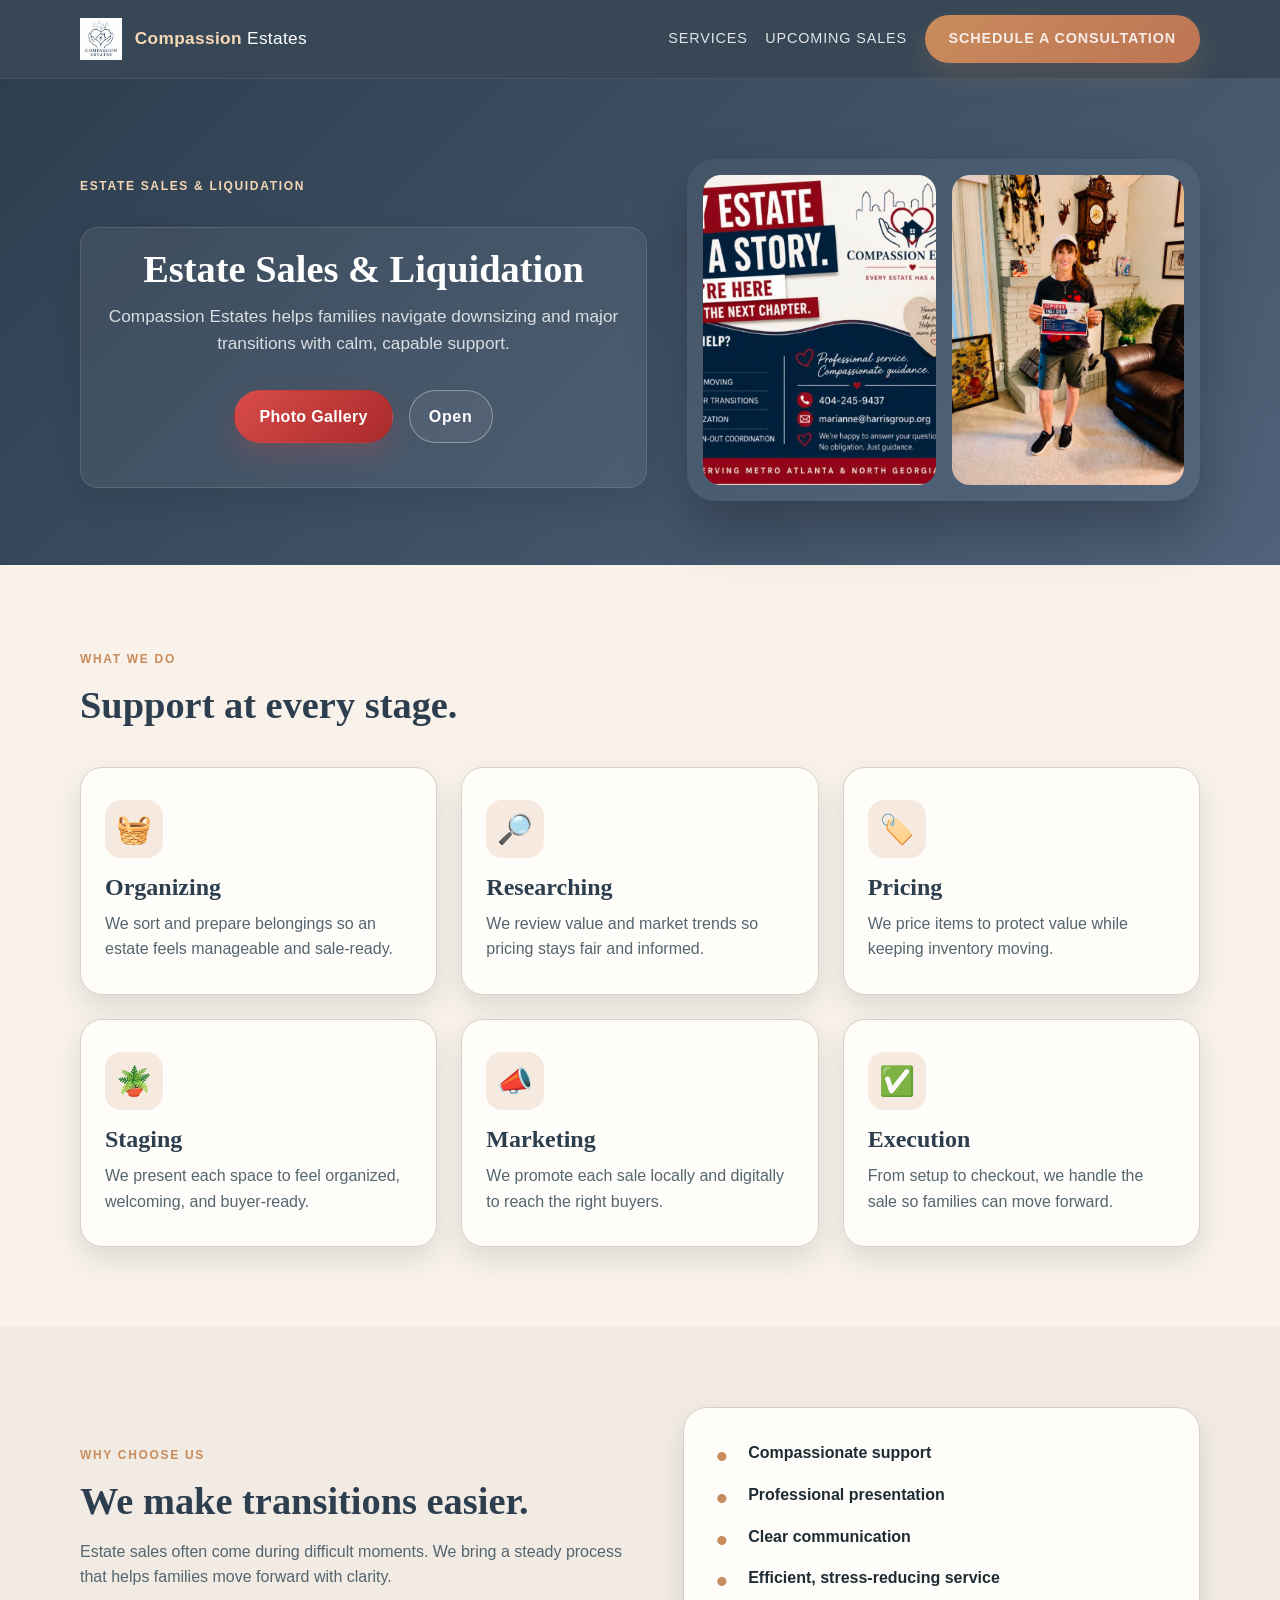
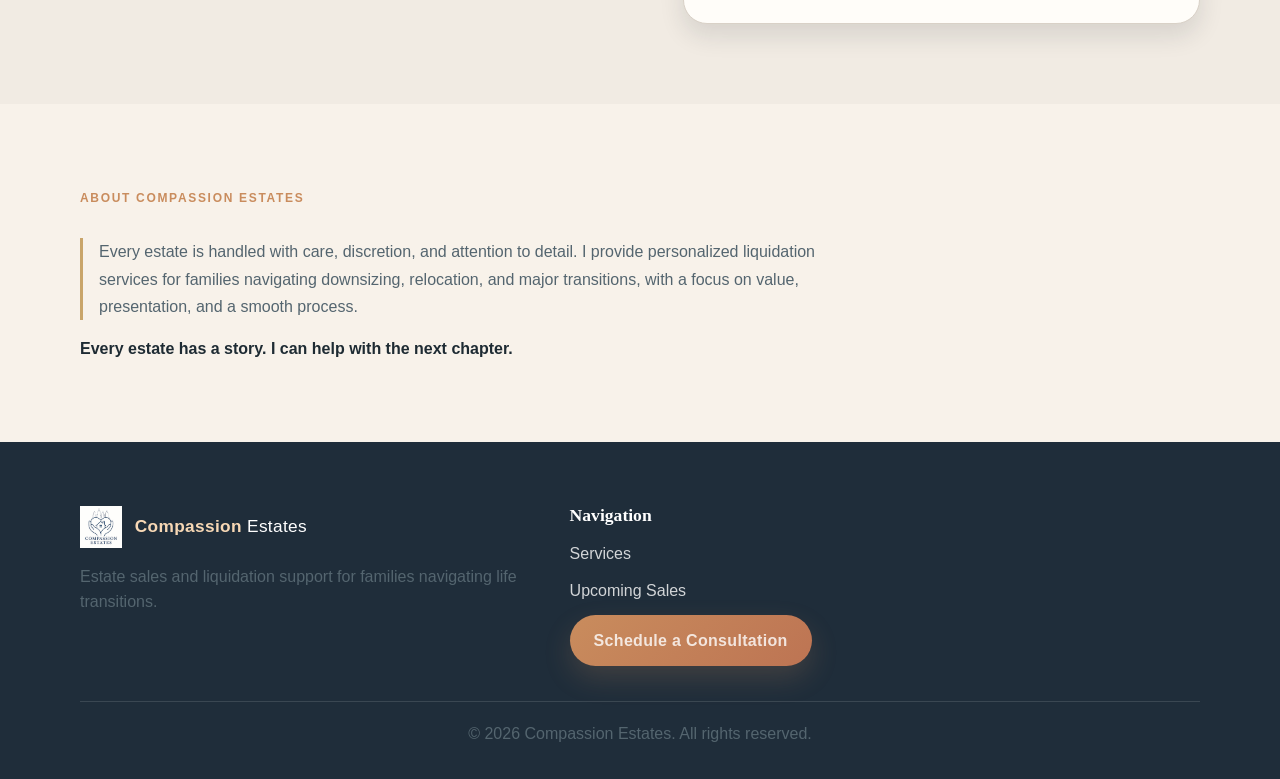
==== index.html @ 1ce60a59 "Fix homepage hero layout" ====
<!DOCTYPE html>
<html lang="en">
  <head>
    <meta charset="UTF-8" />
    <meta name="viewport" content="width=device-width, initial-scale=1.0" />
    <meta
      name="description"
      content="Full-service estate sale, staging, and liquidation services in Metro Atlanta and North Georgia. We handle downsizing and relocation transitions with care and professionalism."
    />
    <title>Compassion Estates | Estate Sales & Liquidation Metro Atlanta and North Georgia</title>
    <meta property="og:title" content="Compassion Estates | Estate Sales & Liquidation Metro Atlanta and North Georgia" />
    <meta
      property="og:description"
      content="Full-service estate sale, staging, and liquidation services in Metro Atlanta and North Georgia. We handle downsizing and relocation transitions with care and professionalism."
    />
    <meta property="og:type" content="website" />
    <meta property="og:image" content="https://tadtpa2067.github.io/compassion-estates/images/Flyer.jpg" />
    <meta property="og:url" content="https://tadtpa2067.github.io/compassion-estates/" />
    <link rel="icon" type="image/jpg" href="images/Logo.jpg" />
    <link rel="stylesheet" href="style.css" />
    <script type="application/ld+json">
      {
        "@context": "https://schema.org",
        "@type": "LocalBusiness",
        "name": "Compassion Estates",
        "telephone": "+1-404-245-9437",
        "areaServed": "Metro Atlanta and North Georgia",
        "address": {
          "@type": "PostalAddress",
          "streetAddress": "Cumming, GA 30041",
          "addressLocality": "Cumming",
          "addressRegion": "GA",
          "postalCode": "30041",
          "addressCountry": "US"
        },

        "url": "https://www.compassionestates.com",
        "description": "Full-service estate sale, staging, and liquidation services in Metro Atlanta and North Georgia. We handle downsizing and relocation transitions with care and professionalism.",
        "openingHours": ["Mo-Sa 09:00-18:00"]
      }
    </script>
  </head>
  <body>
    <header class="site-header">
      <div class="container header-inner">
        <a class="brand" href="index.html" aria-label="Compassion Estates home page">
          <img src="images/Logo.jpg" alt="Compassion Estates logo" />
          <span><strong>Compassion</strong> Estates</span>
        </a>

        <button class="nav-toggle" aria-label="Toggle navigation" aria-expanded="false">
          Menu
        </button>

        <nav class="nav-links" aria-label="Main navigation">
          <a href="services.html">Services</a>
          <a href="sales.html">Upcoming Sales</a>
          <a class="btn btn-primary" href="contact.html">Schedule a Consultation</a>
        </nav>
      </div>
    </header>

    <main>
      <section class="hero">
        <div class="container hero-grid">
          <div class="hero-copy">
            <p class="eyebrow">Estate sales &amp; liquidation</p>
            <div class="hero-copy-block">
              <h1>Estate Sales &amp; Liquidation</h1>
              <p>
                Compassion Estates helps families navigate downsizing and major transitions with calm, capable support.
              </p>
              <div class="hero-actions">
                <a class="btn btn-secondary" href="#past-sales-gallery">Photo Gallery</a>
                <button type="button" class="gallery-toggle" aria-expanded="false" aria-controls="past-sales-gallery">
                  <span class="toggle-label">Open</span>
                </button>
              </div>
            </div>
          </div>

          <div class="hero-visual" aria-label="Estate sale home staging and items overview">
            <div class="hero-photo-row">
              <img src="images/Flyer.jpg" alt="Compassion Estates Flyer" class="hero-image" />
              <img src="images/Owner Photo.jpg" alt="Compassion Estates Owner" class="hero-owner-image" />
            </div>
          </div>
        </div>
      </section>

      <section class="section gallery-section hidden-gallery" id="past-sales-gallery">
        <div class="container">
          <div class="section-header">
            <p class="eyebrow accent">Past sales</p>
            <h2>Recent event highlights</h2>
          </div>

          <div class="photo-gallery">
            <figure class="gallery-item">
              <img
                src="https://images.unsplash.com/photo-1505693416388-ac5ce068fe85?auto=format&fit=crop&w=900&q=80"
                alt="Well-staged estate sale living room"
              />
              <figcaption>Northside Family Estate</figcaption>
            </figure>

            <figure class="gallery-item">
              <img
                src="https://images.unsplash.com/photo-1494526585095-c41746248156?auto=format&fit=crop&w=900&q=80"
                alt="Estate sale bedroom and furniture display"
              />
              <figcaption>Collector's Estate</figcaption>
            </figure>

            <figure class="gallery-item">
              <img
                src="https://images.unsplash.com/photo-1484154218962-a197022b5858?auto=format&fit=crop&w=900&q=80"
                alt="Dining room and decor setup during an estate sale"
              />
              <figcaption>Kitchen &amp; Dining Event</figcaption>
            </figure>

            <figure class="gallery-item">
              <img
                src="https://images.unsplash.com/photo-1505693416388-ac5ce068fe85?auto=format&fit=crop&w=900&q=80"
                alt="Estate sale merchandise arranged for shoppers"
              />
              <figcaption>Family Home Preview</figcaption>
            </figure>
          </div>
        </div>
      </section>

      <section class="section">
        <div class="container">
          <div class="section-header">
            <p class="eyebrow accent">What we do</p>
            <h2>Support at every stage.</h2>
          </div>

          <div class="card-grid three-up">
            <article class="info-card">
              <div class="icon-wrap">🧺</div>
              <h3>Organizing</h3>
              <p>We sort and prepare belongings so an estate feels manageable and sale-ready.</p>
            </article>

            <article class="info-card">
              <div class="icon-wrap">🔎</div>
              <h3>Researching</h3>
              <p>We review value and market trends so pricing stays fair and informed.</p>
            </article>

            <article class="info-card">
              <div class="icon-wrap">🏷️</div>
              <h3>Pricing</h3>
              <p>We price items to protect value while keeping inventory moving.</p>
            </article>

            <article class="info-card">
              <div class="icon-wrap">🪴</div>
              <h3>Staging</h3>
              <p>We present each space to feel organized, welcoming, and buyer-ready.</p>
            </article>

            <article class="info-card">
              <div class="icon-wrap">📣</div>
              <h3>Marketing</h3>
              <p>We promote each sale locally and digitally to reach the right buyers.</p>
            </article>

            <article class="info-card">
              <div class="icon-wrap">✅</div>
              <h3>Execution</h3>
              <p>From setup to checkout, we handle the sale so families can move forward.</p>
            </article>
          </div>
        </div>
      </section>

      <section class="section soft-section">
        <div class="container two-column">
          <div>
            <p class="eyebrow accent">Why choose us</p>
            <h2>We make transitions easier.</h2>
            <p>
              Estate sales often come during difficult moments. We bring a steady process that helps families move forward with clarity.
            </p>
          </div>

          <div class="info-panel">
            <ul class="check-list">
              <li>Compassionate support</li>
              <li>Professional presentation</li>
              <li>Clear communication</li>
              <li>Efficient, stress-reducing service</li>
            </ul>
          </div>
        </div>
      </section>

      <section class="section">
        <div class="container testimonial-wrap">
          <div>
            <p class="eyebrow accent">About Compassion Estates</p>
            <blockquote>
              Every estate is handled with care, discretion, and attention to detail. I provide personalized liquidation
              services for families navigating downsizing, relocation, and major transitions, with a focus on value,
              presentation, and a smooth process.
            </blockquote>
            <p>
              <strong>Every estate has a story. I can help with the next chapter.</strong>
            </p>
          </div>
        </div>
      </section>
    </main>

    <footer class="site-footer">
      <div class="container footer-grid">
        <div>
          <a class="brand footer-brand" href="index.html" aria-label="Compassion Estates home page">
            <img src="images/Logo.jpg" alt="Compassion Estates logo" />
            <span><strong>Compassion</strong> Estates</span>
          </a>
          <p>Estate sales and liquidation support for families navigating life transitions.</p>
        </div>

        <div>
          <h3>Navigation</h3>
          <ul class="footer-links">
            <li><a href="services.html">Services</a></li>
            <li><a href="sales.html">Upcoming Sales</a></li>
            <li><a class="btn btn-primary" href="contact.html">Schedule a Consultation</a></li>
          </ul>
        </div>

      </div>

      <div class="container footer-bottom">
        <p>© <span id="year"></span> Compassion Estates. All rights reserved.</p>
      </div>
    </footer>

    <script src="script.js"></script>
  </body>
</html>
---- style.css ----
:root {
  --bg: #f8f2ea;
  --panel: #fffdf9;
  --section-soft: #f1ebe3;
  --deep-navy: #2d3e4f;
  --navy: #3d5168;
  --slate: #5a6b7a;
  --warm: #c98c5d;
  --gold: #d9b57d;
  --sage: #dfe7e1;
  --line: #d9d1c7;
  --ink: #1e2b33;
  --muted: #54656f;
  --success: #2d6a4f;
  --danger: #b65252;
  --shadow: rgba(29, 42, 52, 0.12);
}

* {
  box-sizing: border-box;
  margin: 0;
  padding: 0;
}

html {
  scroll-behavior: smooth;
}

body {
  margin: 0;
  background: var(--bg);
  color: var(--ink);
  font-family: "Segoe UI", Arial, sans-serif;
  line-height: 1.6;
}

img {
  max-width: 100%;
  display: block;
}

a {
  color: inherit;
  text-decoration: none;
}

button,
input,
textarea {
  font: inherit;
}

.container {
  width: min(1120px, calc(100% - 2rem));
  margin: 0 auto;
}

.hero-copy-block,
.two-column > div,
.testimonial-wrap > div,
.page-hero .narrow,
blockquote {
  width: min(100%, 760px);
  margin-left: 0;
}

.site-header {
  position: sticky;
  top: 0;
  z-index: 20;
  background: rgba(45, 62, 79, 0.95);
  backdrop-filter: blur(6px);
  border-bottom: 1px solid rgba(255, 255, 255, 0.08);
}

.header-inner {
  display: flex;
  align-items: center;
  justify-content: space-between;
  gap: 1rem;
  min-height: 78px;
}

.brand {
  display: inline-flex;
  align-items: center;
  gap: 0.8rem;
  color: #fff;
  font-size: 1.08rem;
  letter-spacing: 0.02em;
}

.brand img {
  width: 42px;
  height: 42px;
}

.brand strong {
  color: #f7d8b5;
}

.nav-links {
  display: flex;
  align-items: center;
  gap: 1.1rem;
}

.nav-links a {
  color: rgba(255, 255, 255, 0.85);
  font-size: 0.9rem;
  text-transform: uppercase;
  letter-spacing: 0.06em;
  transition: color 0.2s ease;
}

.nav-links a:hover,
.nav-links a.active {
  color: #fff;
}

.nav-toggle {
  display: none;
  border: 1px solid rgba(255, 255, 255, 0.3);
  background: transparent;
  color: white;
  padding: 0.45rem 0.8rem;
  border-radius: 999px;
  cursor: pointer;
}

.btn {
  display: inline-flex;
  align-items: center;
  justify-content: center;
  border-radius: 999px;
  padding: 0.8rem 1.5rem;
  font-weight: 700;
  letter-spacing: 0.02em;
  transition: transform 0.2s ease, box-shadow 0.2s ease, background 0.2s ease;
}

.btn:hover {
  transform: translateY(-2px);
}

.btn-primary {
  background: linear-gradient(135deg, var(--warm), #bd7453);
  color: #fff;
  box-shadow: 0 12px 28px rgba(201, 140, 93, 0.2);
}

.btn-secondary {
  background: linear-gradient(135deg, #d94b4b, #a92a2a);
  color: #fff;
  border: 1px solid transparent;
  box-shadow: 0 12px 26px rgba(217, 75, 75, 0.22);
}

.hero {
  background: linear-gradient(135deg, #2d3e4f 0%, #4f6279 100%);
  color: white;
  padding: 5rem 0 4rem;
}

.hero-grid {
  display: grid;
  grid-template-columns: minmax(0, 1.05fr) minmax(0, 0.95fr);
  align-items: center;
  gap: 2.5rem;
}

.hero-copy,
.hero-visual {
  min-width: 0;
}

.eyebrow {
  display: inline-block;
  margin-bottom: 0.9rem;
  color: #f4d8b6;
  font-size: 0.75rem;
  font-weight: 700;
  letter-spacing: 0.14em;
  text-transform: uppercase;
}

.eyebrow.accent {
  color: var(--warm);
}

.hero h1,
h1, h2, h3, h4 {
  font-family: Georgia, "Times New Roman", serif;
  line-height: 1.12;
}

.hero h1 {
  font-size: clamp(2.8rem, 5vw, 5rem);
  max-width: 620px;
  margin-bottom: 1rem;
}

.hero-copy-block {
  max-width: 600px;
  width: min(100%, 600px);
  margin-top: 1rem;
  background: rgba(255, 255, 255, 0.06);
  border: 1px solid rgba(255, 255, 255, 0.12);
  border-radius: 18px;
  padding: 1.25rem 1.35rem;
  box-shadow: 0 14px 30px rgba(15, 22, 31, 0.12);
  text-align: center;
  display: block;
}

.hero-copy-block h1 {
  font-size: clamp(2.2rem, 3vw, 3.2rem);
  line-height: 1.1;
  margin-bottom: 0.8rem;
  color: #ffffff;
}

.hero-copy-block p {
  max-width: none;
  font-size: 1.08rem;
  color: rgba(255, 255, 255, 0.8);
  background: transparent;
  border: 0;
  border-radius: 0;
  padding: 0;
  margin: 0;
}

.hero-actions {
  display: flex;
  justify-content: center;
  align-items: center;
  flex-wrap: wrap;
  gap: 1rem;
  margin: 2rem 0 1.5rem;
}

.gallery-toggle {
  border: 1px solid rgba(255, 255, 255, 0.35);
  background: rgba(255, 255, 255, 0.06);
  color: #fff;
  border-radius: 999px;
  padding: 0.8rem 1.2rem;
  font-weight: 700;
  letter-spacing: 0.04em;
  cursor: pointer;
  transition: background 0.2s ease, transform 0.2s ease;
}

.gallery-toggle:hover {
  background: rgba(255, 255, 255, 0.12);
  transform: translateY(-1px);
}

.gallery-toggle[aria-expanded="true"] {
  background: rgba(201, 140, 93, 0.18);
  border-color: rgba(244, 216, 182, 0.7);
}

.trust-list {
  list-style: none;
  display: flex;
  flex-wrap: wrap;
  gap: 1rem 1.5rem;
  color: rgba(255, 255, 255, 0.8);
  font-size: 0.92rem;
}

.trust-list li::before {
  content: "✓";
  color: #f4d8b6;
  margin-right: 0.6rem;
}

.hero-visual {
  border-radius: 28px;
  overflow: hidden;
  box-shadow: 0 28px 56px rgba(0, 0, 0, 0.25);
  background: rgba(255, 255, 255, 0.04);
  padding: 1rem;
  display: block;
}

.hero-photo-row {
  display: grid;
  grid-template-columns: 1fr 1fr;
  gap: 1rem;
  align-items: stretch;
  width: 100%;
}

.hero-visual img {
  width: 100%;
  height: 100%;
  min-height: 290px;
  object-fit: cover;
  border-radius: 18px;
}

.section {
  padding: 5rem 0;
}

.gallery-section {
  background: rgba(255, 255, 255, 0.26);
}

.hidden-gallery {
  display: none;
}

.visible-gallery {
  display: block;
}

.photo-gallery {
  display: grid;
  grid-template-columns: repeat(4, minmax(0, 1fr));
  gap: 1.4rem;
}

.gallery-item {
  background: var(--panel);
  border: 1px solid var(--line);
  border-radius: 18px;
  overflow: hidden;
  box-shadow: 0 18px 30px rgba(29, 42, 52, 0.08);
}

.gallery-item img {
  width: 100%;
  height: 260px;
  object-fit: cover;
}

.gallery-item figcaption {
  padding: 1rem 1rem 1.1rem;
  font-weight: 700;
  color: var(--deep-navy);
}

.section-header {
  width: 100%;
  max-width: 1120px;
  margin: 0 auto 2.5rem;
}

.section-header h2 {
  font-size: clamp(2.1rem, 3vw, 3rem);
  color: var(--deep-navy);
}

.card-grid {
  display: grid;
  gap: 1.5rem;
}

.three-up {
  grid-template-columns: repeat(3, minmax(0, 1fr));
}

.info-card {
  background: var(--panel);
  border: 1px solid var(--line);
  border-radius: 22px;
  padding: 2rem 1.5rem;
  box-shadow: 0 12px 28px var(--shadow);
}

.icon-wrap {
  width: 58px;
  height: 58px;
  border-radius: 16px;
  display: grid;
  place-items: center;
  background: rgba(201, 140, 93, 0.16);
  font-size: 1.8rem;
  margin-bottom: 1rem;
}

.info-card h3 {
  margin-bottom: 0.65rem;
  font-size: 1.5rem;
  color: var(--deep-navy);
}

.info-card p,
.two-column p,
blockquote,
footer p,
.contact-panel,
.info-panel,
.sale-body p,
.empty-state p,
.timeline-item p {
  color: var(--muted);
}

.soft-section {
  background: var(--section-soft);
}

.two-column {
  display: grid;
  grid-template-columns: 1.05fr 0.95fr;
  gap: 2rem;
  align-items: center;
}

.two-column h2 {
  margin-bottom: 1rem;
  font-size: clamp(2rem, 3vw, 2.6rem);
  color: var(--deep-navy);
}

.info-panel {
  background: var(--panel);
  border: 1px solid var(--line);
  border-radius: 24px;
  padding: 2rem;
  box-shadow: 0 18px 30px rgba(45, 62, 79, 0.08);
}

.check-list {
  list-style: none;
  display: grid;
  gap: 1rem;
}

.check-list li {
  position: relative;
  padding-left: 2rem;
  color: var(--ink);
  font-weight: 600;
}

.check-list li::before {
  content: "•";
  position: absolute;
  left: 0;
  top: 0;
  color: var(--warm);
  font-size: 2rem;
  line-height: 1;
}

.testimonial-wrap {
  display: block;
}

.testimonial-wrap > div {
  width: 100%;
}

.testimonial-signoff {
  margin: 1.25rem auto 0;
  width: 100%;
  text-align: center;
  font-size: clamp(1.2rem, 2vw, 1.6rem);
  line-height: 1.5;
}

.testimonial-signoff strong {
  font-weight: 700;
}

blockquote {
  display: block;
  max-width: 760px;
  margin: 1rem 0;
  padding-left: 1rem;
  border-left: 3px solid #c9a56a;
  line-height: 1.7;
  text-align: left;
}

.page-hero {
  background: linear-gradient(135deg, #e7d9c6, #efe4d7 50%, #f8f2ea);
  padding: 4rem 0 2.5rem;
}

.page-hero.compact {
  padding-top: 3.4rem;
}

.narrow {
  width: min(100%, 680px);
  max-width: 680px;
  margin: 0 auto;
  text-align: left;
}

.page-hero h1 {
  font-size: clamp(2.2rem, 4vw, 4rem);
  color: var(--deep-navy);
  margin-bottom: 0.8rem;
}

.page-hero p {
  color: var(--muted);
  max-width: 560px;
  margin: 0;
}

.services-page .page-hero {
  padding: 3.25rem 0 2.5rem;
}

.services-page .page-hero.compact {
  padding-top: 3rem;
}

.services-page .narrow {
  width: min(100%, 760px);
  max-width: 760px;
  margin: 0 auto 0 1.5rem;
}

.services-page .eyebrow {
  margin-bottom: 0.8rem;
  font-size: 0.75rem;
  letter-spacing: 0.14em;
}

.services-page .page-hero h1 {
  font-size: clamp(2.1rem, 3vw, 3rem);
  margin-bottom: 0.8rem;
  line-height: 1.2;
}

.services-page .page-hero p {
  max-width: 650px;
  font-size: 1.03rem;
  line-height: 1.7;
  margin: 0;
}

.services-page .section {
  padding: 3.5rem 0 3rem;
}

.services-page .section-header {
  width: min(100%, 760px);
  margin: 0 auto 2rem;
}

.services-page .section-header h2 {
  font-size: 1.75rem;
  line-height: 1.2;
  margin: 0;
}

.services-page .timeline {
  width: min(100%, 760px);
  margin: 0 auto;
}

.services-page .two-column {
  width: min(100%, 760px);
  margin: 0 auto;
  gap: 1.5rem;
  align-items: start;
}

.services-page .two-column h2 {
  font-size: clamp(2rem, 3vw, 2.6rem);
  line-height: 1.2;
  margin-bottom: 0.75rem;
}

.services-page .two-column p {
  font-size: 1.03rem;
  line-height: 1.7;
}

.services-page .info-panel {
  padding: 1.5rem 1.5rem 1.35rem;
}

.services-page .check-list li {
  font-size: 1.02rem;
  line-height: 1.6;
}

.sales-page .page-hero {
  padding: 3.25rem 0 2.5rem;
}

.sales-page .page-hero.compact {
  padding-top: 3rem;
}

.sales-page .narrow {
  width: min(100%, 760px);
  max-width: 760px;
  margin: 0 auto 0 1.5rem;
}

.sales-page .eyebrow {
  margin-bottom: 0.8rem;
  font-size: 0.75rem;
  letter-spacing: 0.14em;
}

.sales-page .page-hero h1 {
  font-size: 1.75rem;
  line-height: 1.2;
  margin-bottom: 0.8rem;
}

.sales-page .page-hero p {
  max-width: 650px;
  font-size: 1.03rem;
  line-height: 1.7;
  margin: 0;
}

.sales-page .section {
  padding: 3.5rem 0 3rem;
}

.sales-page .section-header {
  width: min(100%, 760px);
  margin: 0 auto 2rem;
}

.sales-page .section-header h2 {
  font-size: 1.75rem;
  line-height: 1.2;
  margin: 0;
}

.sales-page .sales-grid {
  width: min(100%, 760px);
  margin: 0 auto;
}

.contact-page .page-hero {
  padding: 3.25rem 0 2.5rem;
}

.contact-page .page-hero.compact {
  padding-top: 3rem;
}

.contact-page .narrow {
  width: min(100%, 760px);
  max-width: 760px;
  margin: 0 auto 0 1.5rem;
}

.contact-page .eyebrow {
  margin-bottom: 0.8rem;
  font-size: 0.75rem;
  letter-spacing: 0.14em;
}

.contact-page .page-hero h1 {
  font-size: 1.75rem;
  line-height: 1.2;
  margin-bottom: 0.8rem;
}

.contact-page .page-hero p {
  max-width: 650px;
  font-size: 1.03rem;
  line-height: 1.7;
  margin: 0;
}

.contact-page .section {
  padding: 3.5rem 0 3rem;
}

.timeline {
  display: grid;
  gap: 1.5rem;
}

.timeline-item {
  display: grid;
  grid-template-columns: 80px 1fr;
  gap: 1.25rem;
  align-items: start;
  background: var(--panel);
  border: 1px solid var(--line);
  border-radius: 22px;
  padding: 1.5rem;
  box-shadow: 0 10px 20px var(--shadow);
}

.timeline-number {
  display: grid;
  place-items: center;
  width: 72px;
  height: 72px;
  border-radius: 18px;
  background: rgba(201, 140, 93, 0.14);
  color: var(--deep-navy);
  font-weight: 800;
}

.timeline-item h3 {
  margin-bottom: 0.5rem;
  color: var(--deep-navy);
  font-size: 1.5rem;
}

.sales-grid {
  display: grid;
  grid-template-columns: repeat(2, minmax(0, 1fr));
  gap: 1.5rem;
}

.sale-card {
  overflow: hidden;
  background: var(--panel);
  border: 1px solid var(--line);
  border-radius: 24px;
  box-shadow: 0 12px 24px var(--shadow);
}

.sale-card img {
  width: 100%;
  height: 250px;
  object-fit: cover;
  cursor: pointer;
}

.sale-body {
  padding: 1.5rem;
}

.sale-meta {
  display: flex;
  justify-content: space-between;
  gap: 1rem;
  color: var(--warm);
  font-size: 0.82rem;
  font-weight: 700;
  text-transform: uppercase;
  letter-spacing: 0.08em;
  margin-bottom: 0.8rem;
}

.sale-body h3 {
  color: var(--deep-navy);
  margin-bottom: 0.75rem;
  font-size: 1.8rem;
}

.sale-body ul {
  list-style: none;
  margin-top: 1rem;
  display: grid;
  gap: 0.5rem;
  color: var(--ink);
}

.sale-body li::before {
  content: "•";
  color: var(--warm);
  margin-right: 0.55rem;
}

.empty-state {
  margin-top: 2rem;
  background: var(--panel);
  border: 1px solid var(--line);
  border-radius: 22px;
  padding: 2rem;
  text-align: center;
}

.empty-state h3 {
  margin-bottom: 0.75rem;
  color: var(--deep-navy);
  font-size: 1.8rem;
}

.contact-grid {
  display: grid;
  grid-template-columns: 1.3fr 0.7fr;
  gap: 2rem;
}

.contact-panel,
.info-panel {
  background: var(--panel);
  border: 1px solid var(--line);
  border-radius: 24px;
  padding: 2rem;
  box-shadow: 0 12px 24px var(--shadow);
}

.contact-panel h2,
.contact-details h3 {
  color: var(--deep-navy);
  margin-bottom: 1.2rem;
}

.form-row {
  display: grid;
  grid-template-columns: repeat(2, minmax(0, 1fr));
  gap: 1rem;
}

#contact-form label {
  display: block;
  margin-bottom: 1.1rem;
  color: var(--deep-navy);
  font-weight: 700;
}

#contact-form input,
#contact-form textarea {
  width: 100%;
  margin-top: 0.45rem;
  border: 1px solid var(--line);
  border-radius: 12px;
  background: white;
  padding: 0.9rem 1rem;
  color: var(--ink);
}

#contact-form input:focus,
#contact-form textarea:focus {
  outline: 2px solid rgba(201, 140, 93, 0.45);
  border-color: rgba(201, 140, 93, 0.6);
}

textarea {
  resize: vertical;
  min-height: 120px;
}

.btn-wide {
  width: 100%;
  border: 0;
  cursor: pointer;
}

.form-message {
  margin-top: 1rem;
  min-height: 1.4em;
  font-weight: 700;
}

.form-message.error {
  color: var(--danger);
}

.form-message.success {
  color: var(--success);
}

.detail-list {
  list-style: none;
  display: grid;
  gap: 0.75rem;
  margin: 1rem 0 1.5rem;
  color: var(--ink);
}

.detail-list a {
  color: var(--deep-navy);
  font-weight: 700;
}

.mini-card {
  background: rgba(201, 140, 93, 0.08);
  border: 1px solid rgba(201, 140, 93, 0.2);
  border-radius: 18px;
  padding: 1.2rem;
}

.mini-card h4 {
  margin-bottom: 0.5rem;
  color: var(--deep-navy);
}

.site-footer {
  background: #1f2d3a;
  color: rgba(255, 255, 255, 0.8);
  padding-top: 4rem;
}

.footer-grid {
  display: grid;
  grid-template-columns: 1.3fr 0.8fr 0.9fr;
  gap: 2rem;
  padding-bottom: 2.2rem;
}

.footer-brand {
  margin-bottom: 1rem;
}

.site-footer h3 {
  margin-bottom: 1rem;
  font-size: 1.1rem;
  color: white;
}

.footer-links {
  list-style: none;
  display: grid;
  gap: 0.7rem;
}

.footer-links a {
  color: rgba(255, 255, 255, 0.8);
}

.footer-bottom {
  border-top: 1px solid rgba(255, 255, 255, 0.12);
  padding: 1.2rem 0 2rem;
  text-align: center;
}

.lightbox {
  position: fixed;
  inset: 0;
  background: rgba(12, 16, 20, 0.8);
  display: none;
  align-items: center;
  justify-content: center;
  padding: 2rem;
  z-index: 50;
}

.lightbox.visible {
  display: flex;
}

.lightbox img {
  max-width: min(900px, 90vw);
  max-height: 75vh;
  border-radius: 18px;
  object-fit: cover;
  box-shadow: 0 25px 50px rgba(0, 0, 0, 0.35);
}

.lightbox p {
  position: absolute;
  bottom: 2.5rem;
  left: 50%;
  transform: translateX(-50%);
  background: rgba(0, 0, 0, 0.55);
  color: white;
  padding: 0.7rem 1rem;
  border-radius: 999px;
}

.lightbox-close {
  position: absolute;
  top: 1.4rem;
  right: 1.6rem;
  width: 42px;
  height: 42px;
  border-radius: 50%;
  border: none;
  background: rgba(255,255,255,0.14);
  color: white;
  font-size: 2rem;
  cursor: pointer;
}

@media (max-width: 900px) {
  .hero-grid,
  .two-column,
  .contact-grid,
  .footer-grid,
  .sales-grid {
    grid-template-columns: 1fr;
  }

  .three-up {
    grid-template-columns: repeat(2, minmax(0, 1fr));
  }

  .hero-visual img {
    height: 440px;
  }
}

@media (max-width: 700px) {
  .nav-toggle {
    display: inline-flex;
  }

  .nav-links {
    position: absolute;
    top: 100%;
    left: 1rem;
    right: 1rem;
    display: none;
    flex-direction: column;
    align-items: flex-start;
    padding: 1rem;
    background: rgba(45, 62, 79, 0.98);
    border: 1px solid rgba(255,255,255,0.08);
    border-radius: 0 0 18px 18px;
  }

  .nav-links.is-open {
    display: flex;
  }

  .three-up,
  .form-row {
    grid-template-columns: 1fr;
  }

  .hero {
    padding-top: 4rem;
  }

  .section {
    padding: 4rem 0;
  }

  .timeline-item {
    grid-template-columns: 1fr;
  }

  .timeline-number {
    width: 56px;
    height: 56px;
  }
}

.blockquote-signoff {
  margin-top: 1rem;
  text-align: center;
  font-size: 1.35rem;
  line-height: 1.5;
}

.blockquote-signoff strong {
  font-weight: 700;
}
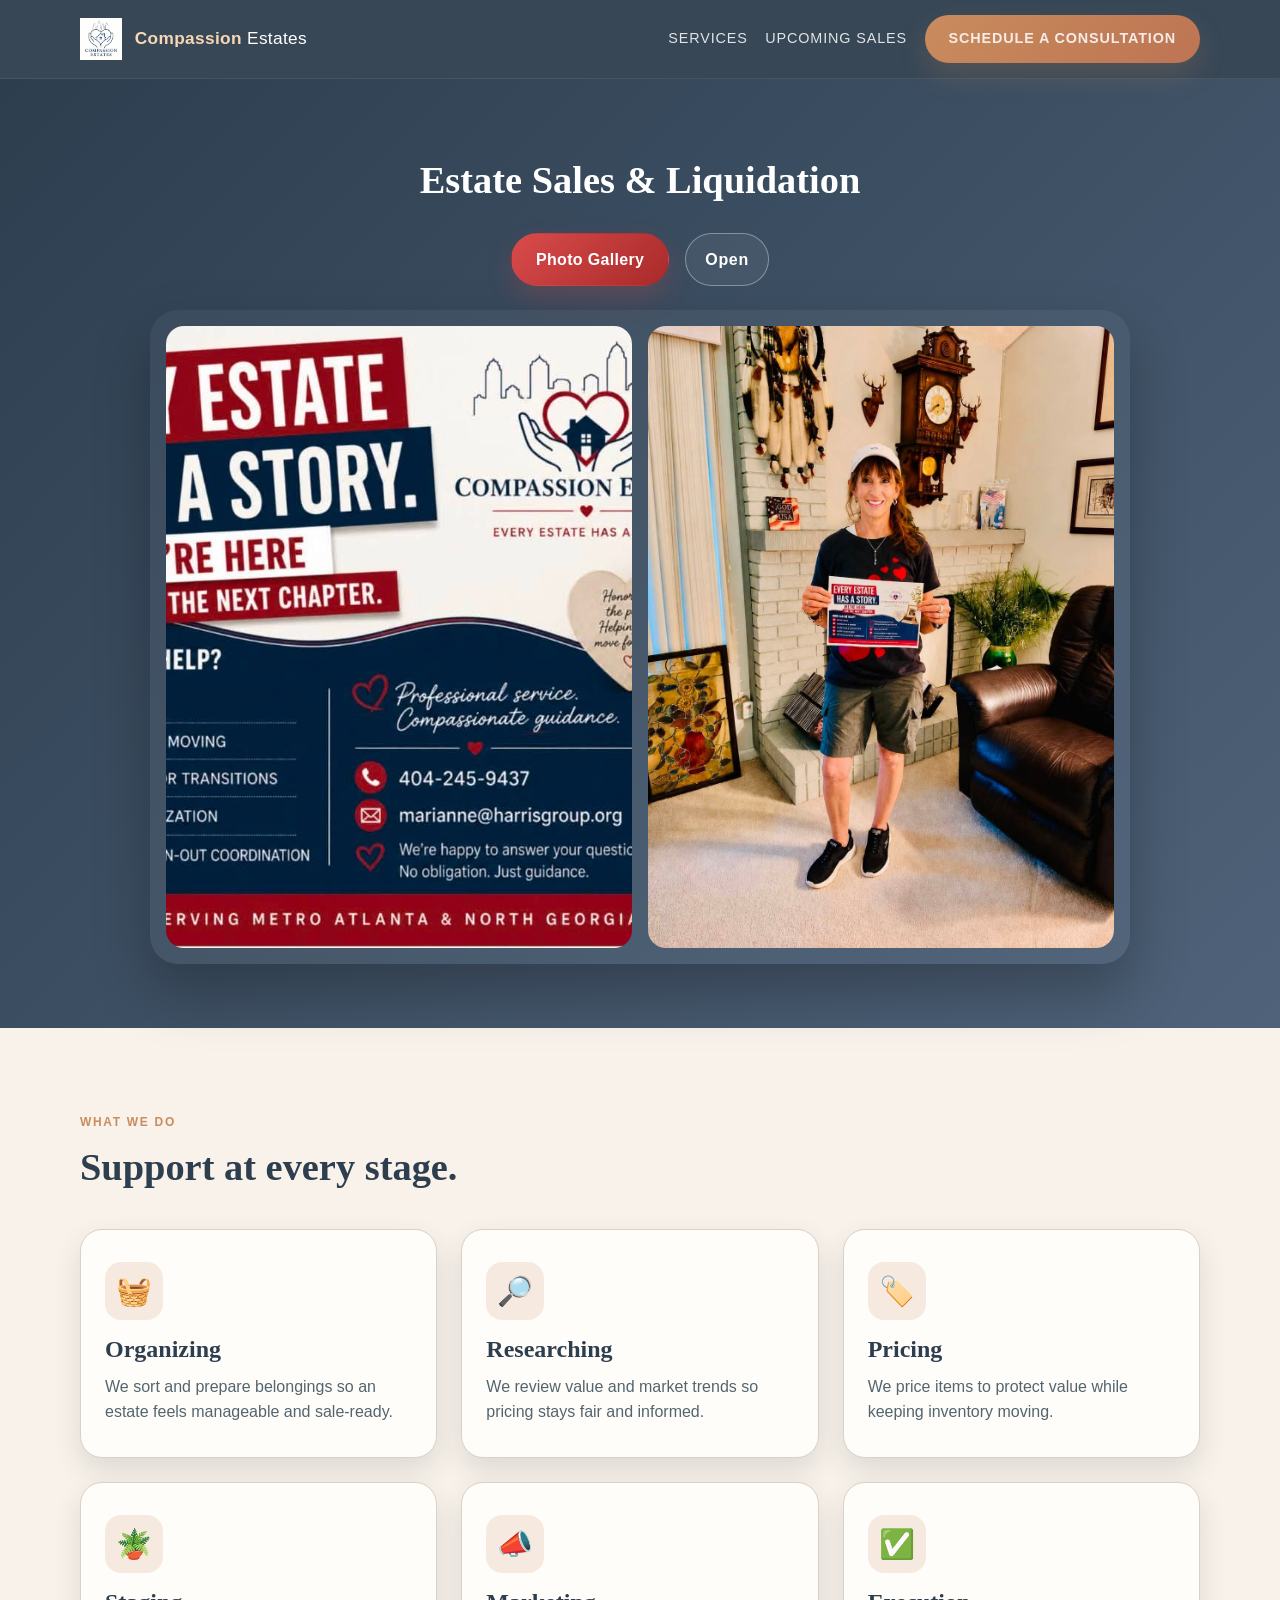
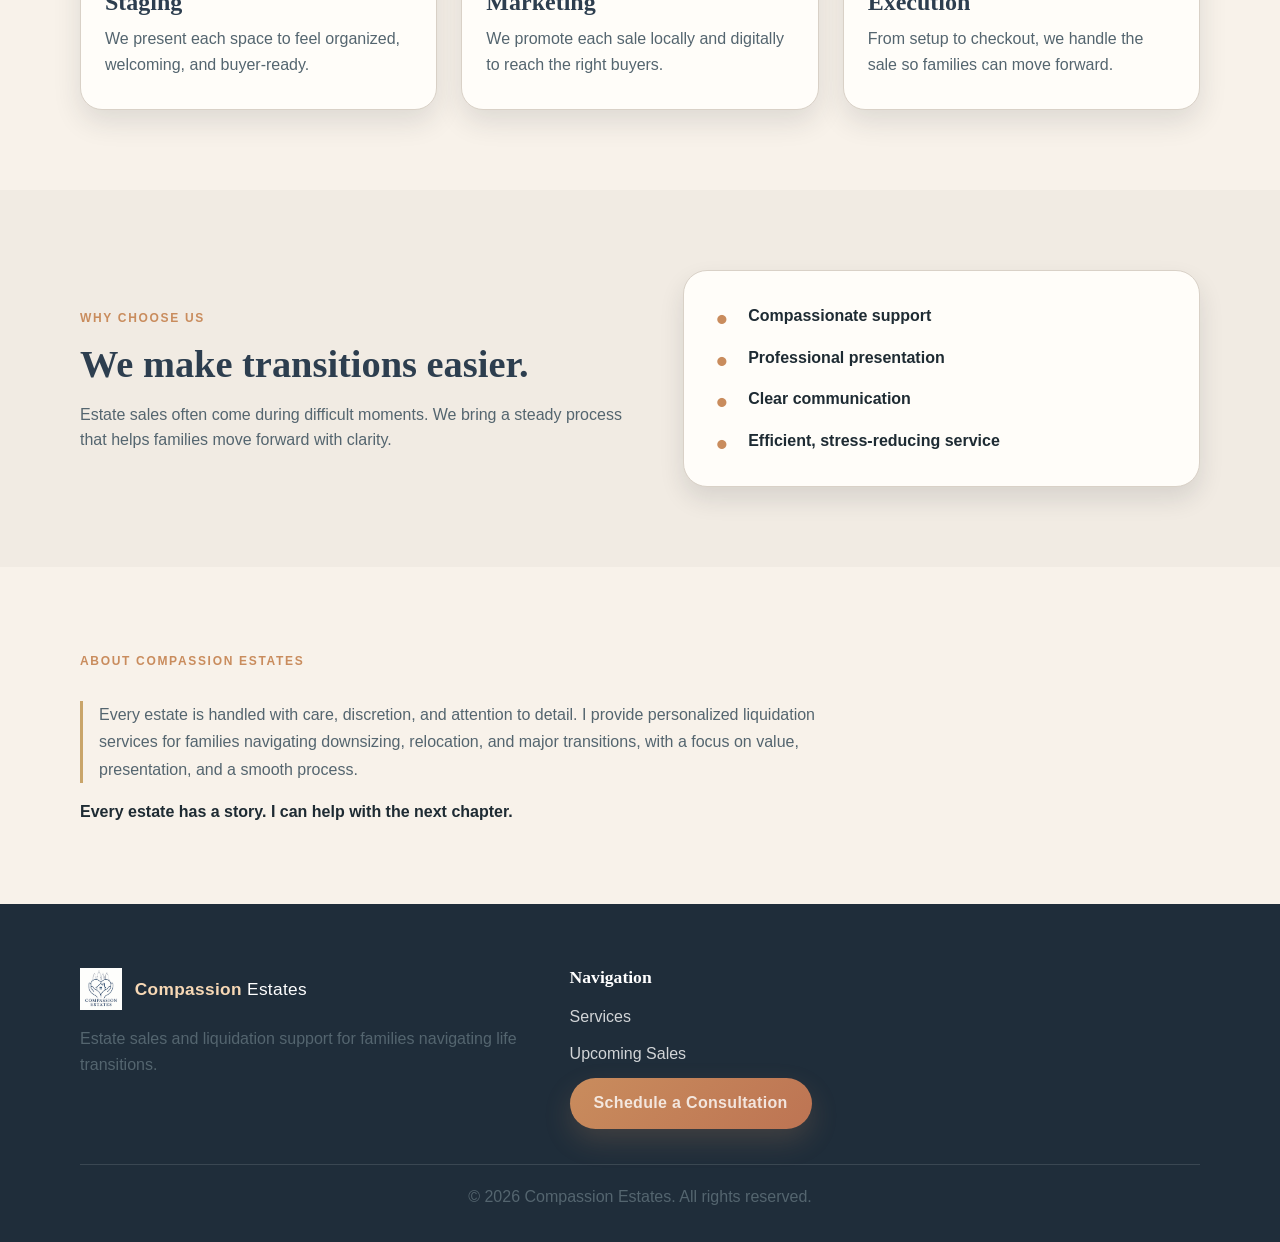
==== commit e39eb719: "Update homepage hero and gallery link styling" ====
--- a/index.html
+++ b/index.html
@@ -62,23 +62,17 @@
 
     <main>
       <section class="hero">
+        <div class="container hero-title-wrap">
+          <h1>Estate Sales &amp; Liquidation</h1>
+          <div class="hero-actions hero-actions-title">
+            <a class="btn btn-secondary photo-gallery-link" href="#past-sales-gallery">Photo Gallery</a>
+            <button type="button" class="gallery-toggle" aria-expanded="false" aria-controls="past-sales-gallery">
+              <span class="toggle-label">Open</span>
+            </button>
+          </div>
+        </div>
+
         <div class="container hero-grid">
-          <div class="hero-copy">
-            <p class="eyebrow">Estate sales &amp; liquidation</p>
-            <div class="hero-copy-block">
-              <h1>Estate Sales &amp; Liquidation</h1>
-              <p>
-                Compassion Estates helps families navigate downsizing and major transitions with calm, capable support.
-              </p>
-              <div class="hero-actions">
-                <a class="btn btn-secondary" href="#past-sales-gallery">Photo Gallery</a>
-                <button type="button" class="gallery-toggle" aria-expanded="false" aria-controls="past-sales-gallery">
-                  <span class="toggle-label">Open</span>
-                </button>
-              </div>
-            </div>
-          </div>
-
           <div class="hero-visual" aria-label="Estate sale home staging and items overview">
             <div class="hero-photo-row">
               <img src="images/Flyer.jpg" alt="Compassion Estates Flyer" class="hero-image" />
--- a/style.css
+++ b/style.css
@@ -156,6 +156,13 @@
   box-shadow: 0 12px 26px rgba(217, 75, 75, 0.22);
 }
 
+.photo-gallery-link:hover,
+.photo-gallery-link:focus-visible {
+  transform: none;
+  box-shadow: none;
+  cursor: default;
+}
+
 .hero {
   background: linear-gradient(135deg, #2d3e4f 0%, #4f6279 100%);
   color: white;
@@ -164,7 +171,7 @@
 
 .hero-grid {
   display: grid;
-  grid-template-columns: minmax(0, 1.05fr) minmax(0, 0.95fr);
+  grid-template-columns: 1fr;
   align-items: center;
   gap: 2.5rem;
 }
@@ -172,6 +179,12 @@
 .hero-copy,
 .hero-visual {
   min-width: 0;
+}
+
+.hero-visual {
+  max-width: 980px;
+  width: 100%;
+  margin: 0 auto;
 }
 
 .eyebrow {
@@ -218,6 +231,25 @@
   line-height: 1.1;
   margin-bottom: 0.8rem;
   color: #ffffff;
+}
+
+.hero-title-wrap {
+  margin-top: 0;
+  margin-bottom: 1.5rem;
+  text-align: center;
+}
+
+.hero-title-wrap h1 {
+  font-size: clamp(2.2rem, 3vw, 3.2rem);
+  line-height: 1.1;
+  margin: 0 auto;
+  color: #ffffff;
+  max-width: 760px;
+}
+
+.hero-actions-title {
+  justify-content: center;
+  margin: 1rem 0 0;
 }
 
 .hero-copy-block p {
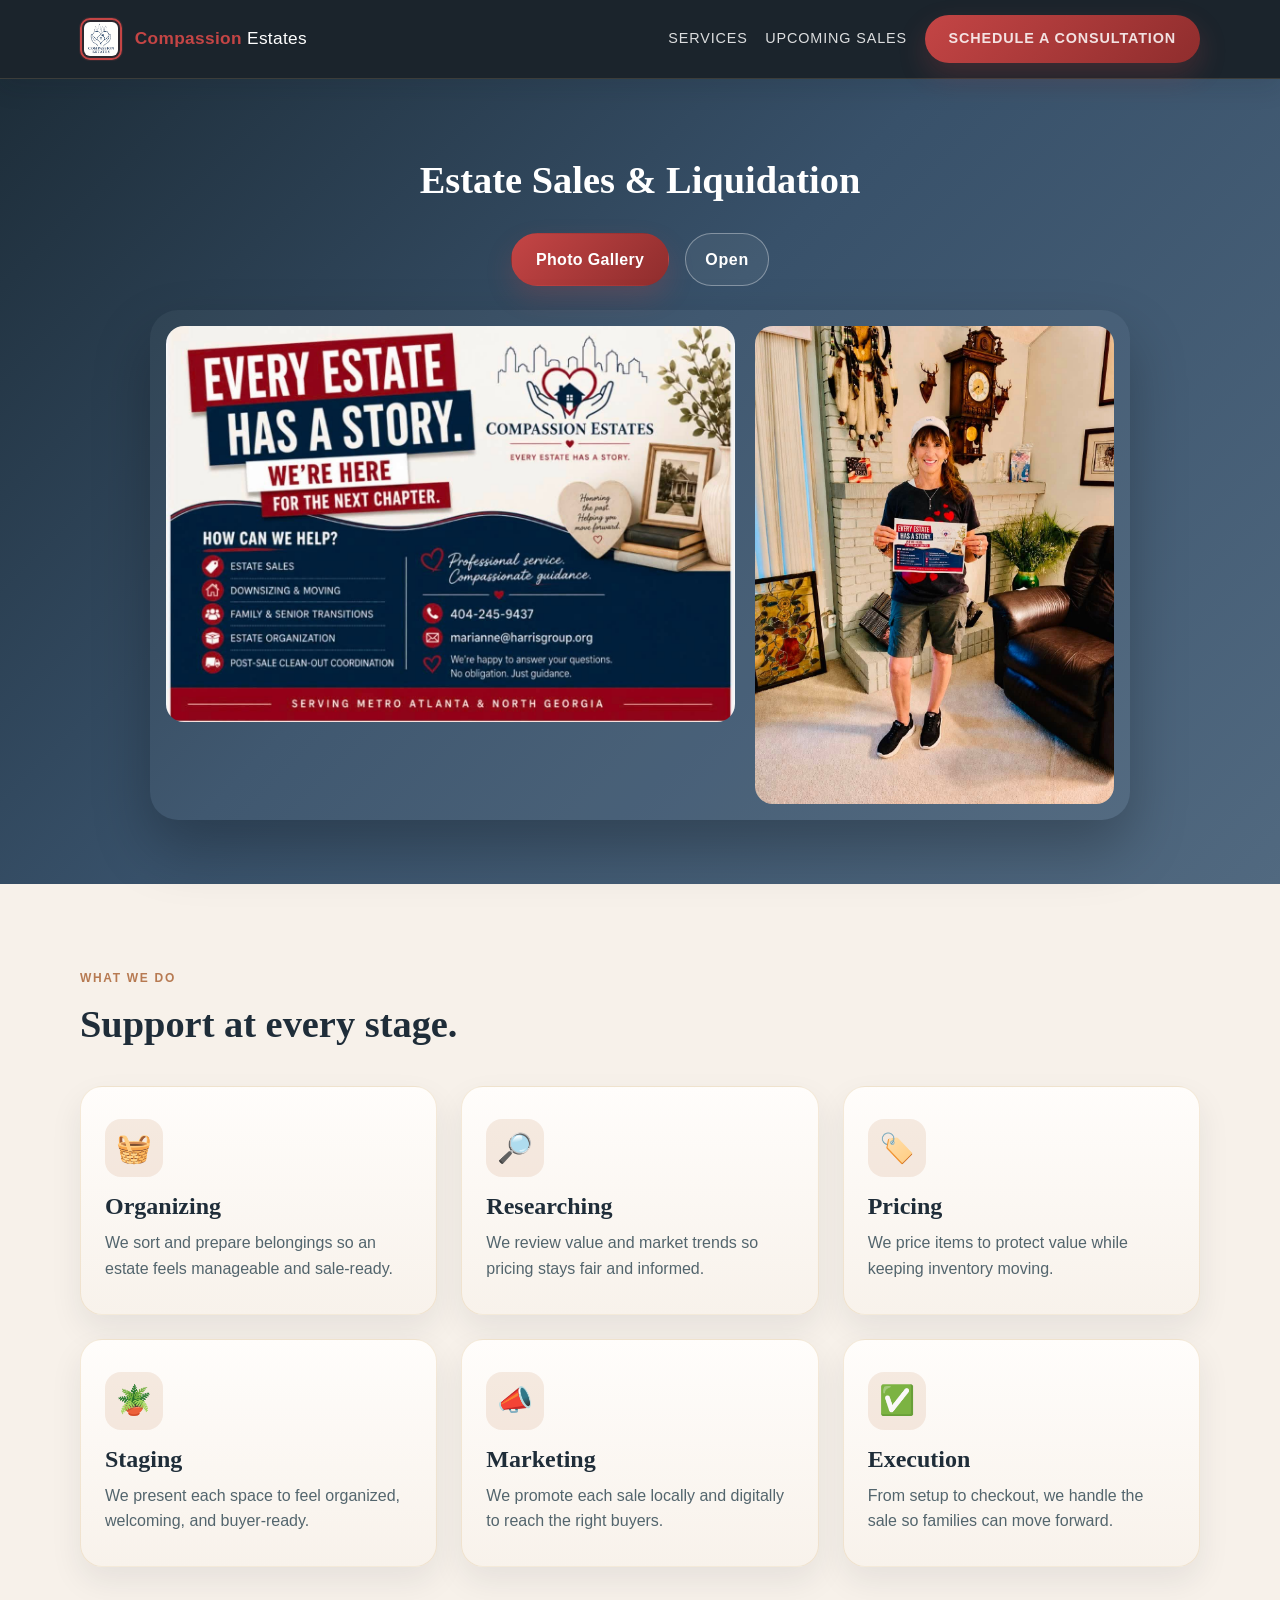
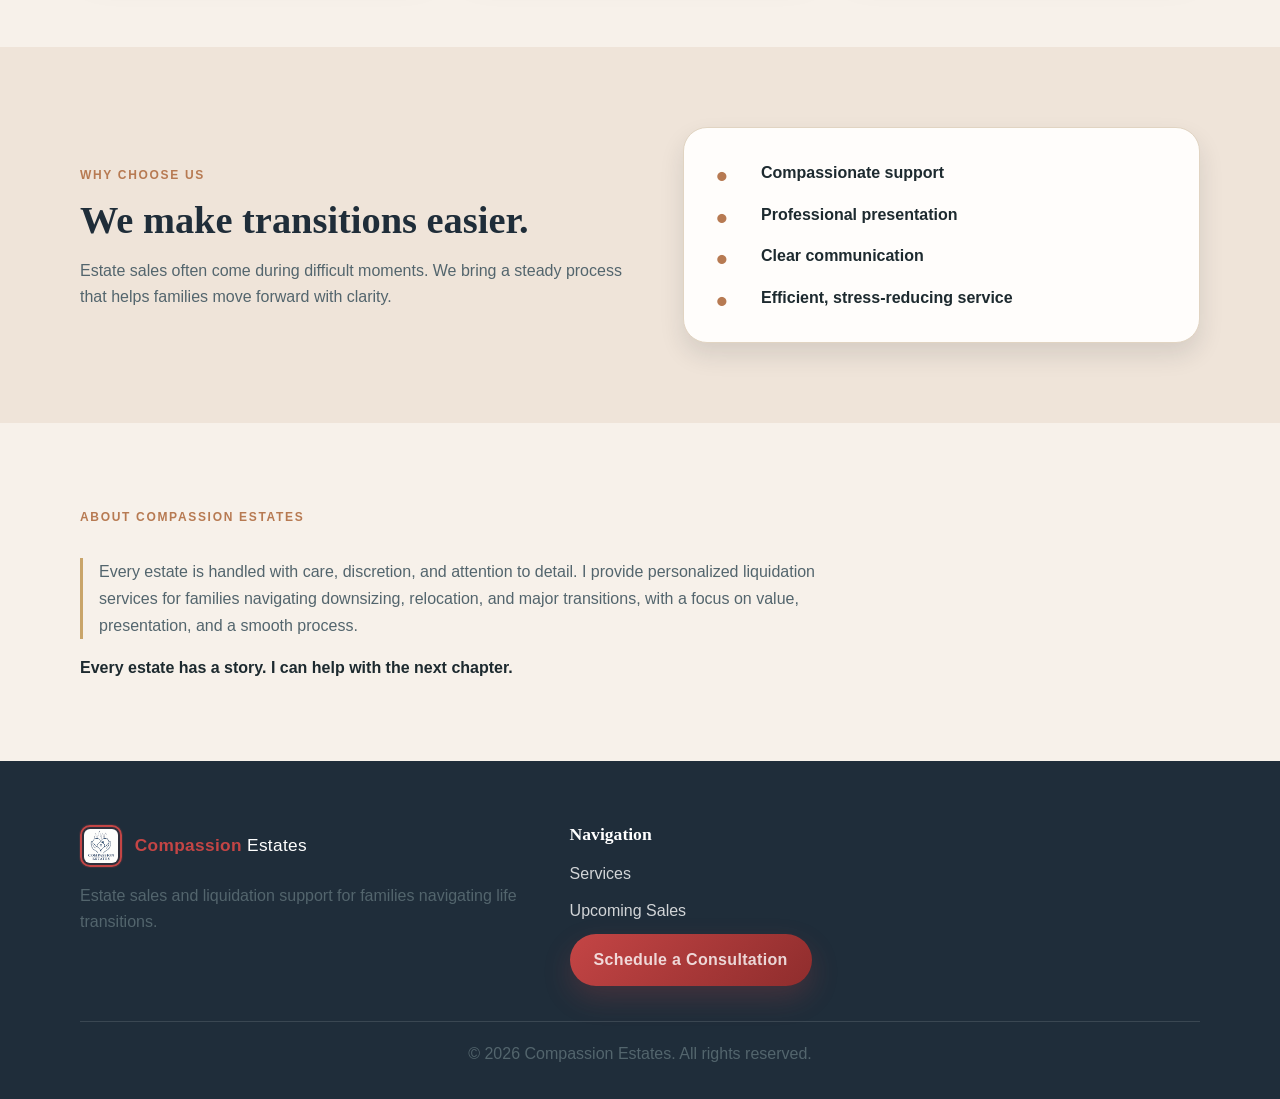
==== commit f14d43fc: "Refine luxury branding and CTA styling" ====
--- a/index.html
+++ b/index.html
@@ -45,7 +45,7 @@
       <div class="container header-inner">
         <a class="brand" href="index.html" aria-label="Compassion Estates home page">
           <img src="images/Logo.jpg" alt="Compassion Estates logo" />
-          <span><strong>Compassion</strong> Estates</span>
+          <span class="brand-name"><strong>Compassion</strong> Estates</span>
         </a>
 
         <button class="nav-toggle" aria-label="Toggle navigation" aria-expanded="false">
@@ -81,7 +81,6 @@
           </div>
         </div>
       </section>
-
       <section class="section gallery-section hidden-gallery" id="past-sales-gallery">
         <div class="container">
           <div class="section-header">
@@ -215,7 +214,7 @@
         <div>
           <a class="brand footer-brand" href="index.html" aria-label="Compassion Estates home page">
             <img src="images/Logo.jpg" alt="Compassion Estates logo" />
-            <span><strong>Compassion</strong> Estates</span>
+            <span class="brand-name"><strong>Compassion</strong> Estates</span>
           </a>
           <p>Estate sales and liquidation support for families navigating life transitions.</p>
         </div>
--- a/style.css
+++ b/style.css
@@ -1,18 +1,22 @@
 :root {
-  --bg: #f8f2ea;
-  --panel: #fffdf9;
-  --section-soft: #f1ebe3;
-  --deep-navy: #2d3e4f;
-  --navy: #3d5168;
-  --slate: #5a6b7a;
-  --warm: #c98c5d;
-  --gold: #d9b57d;
+  --bg: #f7f1ea;
+  --panel: #fffdfb;
+  --section-soft: #efe4d9;
+  --deep-navy: #1f2d39;
+  --navy: #2e4257;
+  --slate: #5f6975;
+  --warm: #b77a52;
+  --gold: #d4b07a;
   --sage: #dfe7e1;
-  --line: #d9d1c7;
-  --ink: #1e2b33;
-  --muted: #54656f;
+  --line: #e1d4c2;
+  --ink: #1d2a2f;
+  --muted: #53656d;
   --success: #2d6a4f;
   --danger: #b65252;
+  --gallery-red: #c44545;
+  --gallery-red-deep: #8f2d2d;
+  --luxury-ink: #1a2430;
+  --luxury-shadow: rgba(27, 35, 42, 0.14);
   --shadow: rgba(29, 42, 52, 0.12);
 }
 
@@ -68,9 +72,10 @@
   position: sticky;
   top: 0;
   z-index: 20;
-  background: rgba(45, 62, 79, 0.95);
-  backdrop-filter: blur(6px);
-  border-bottom: 1px solid rgba(255, 255, 255, 0.08);
+  background: rgba(18, 28, 36, 0.96);
+  backdrop-filter: blur(8px);
+  border-bottom: 1px solid rgba(212, 176, 122, 0.18);
+  box-shadow: 0 8px 24px rgba(18, 28, 36, 0.12);
 }
 
 .header-inner {
@@ -93,10 +98,19 @@
 .brand img {
   width: 42px;
   height: 42px;
+  border: 2px solid var(--gallery-red);
+  border-radius: 10px;
+  padding: 2px;
+  background: rgba(217, 75, 75, 0.08);
+  box-shadow: 0 0 0 1px rgba(217, 75, 75, 0.12);
 }
 
 .brand strong {
-  color: #f7d8b5;
+  color: var(--gallery-red);
+}
+
+.brand .brand-name {
+  color: #fff;
 }
 
 .nav-links {
@@ -144,16 +158,16 @@
 }
 
 .btn-primary {
-  background: linear-gradient(135deg, var(--warm), #bd7453);
+  background: linear-gradient(135deg, var(--gallery-red), var(--gallery-red-deep));
   color: #fff;
-  box-shadow: 0 12px 28px rgba(201, 140, 93, 0.2);
+  box-shadow: 0 12px 28px rgba(196, 69, 69, 0.22);
 }
 
 .btn-secondary {
-  background: linear-gradient(135deg, #d94b4b, #a92a2a);
+  background: linear-gradient(135deg, var(--gallery-red), var(--gallery-red-deep));
   color: #fff;
   border: 1px solid transparent;
-  box-shadow: 0 12px 26px rgba(217, 75, 75, 0.22);
+  box-shadow: 0 12px 26px rgba(196, 69, 69, 0.22);
 }
 
 .photo-gallery-link:hover,
@@ -164,7 +178,7 @@
 }
 
 .hero {
-  background: linear-gradient(135deg, #2d3e4f 0%, #4f6279 100%);
+  background: linear-gradient(135deg, #1d2d39 0%, #38516a 45%, #516980 100%);
   color: white;
   padding: 5rem 0 4rem;
 }
@@ -190,7 +204,7 @@
 .eyebrow {
   display: inline-block;
   margin-bottom: 0.9rem;
-  color: #f4d8b6;
+  color: #e7c99a;
   font-size: 0.75rem;
   font-weight: 700;
   letter-spacing: 0.14em;
@@ -320,18 +334,20 @@
 
 .hero-photo-row {
   display: grid;
-  grid-template-columns: 1fr 1fr;
-  gap: 1rem;
-  align-items: stretch;
+  grid-template-columns: minmax(0, 1.35fr) minmax(0, 0.85fr);
+  gap: 1.25rem;
+  align-items: start;
   width: 100%;
 }
 
 .hero-visual img {
+  display: block;
   width: 100%;
-  height: 100%;
-  min-height: 290px;
-  object-fit: cover;
+  height: auto;
+  max-height: 560px;
+  object-fit: contain;
   border-radius: 18px;
+  background: rgba(255, 255, 255, 0.04);
 }
 
 .section {
@@ -358,7 +374,7 @@
 
 .gallery-item {
   background: var(--panel);
-  border: 1px solid var(--line);
+  border: 1px solid rgba(212, 176, 122, 0.28);
   border-radius: 18px;
   overflow: hidden;
   box-shadow: 0 18px 30px rgba(29, 42, 52, 0.08);
@@ -397,11 +413,11 @@
 }
 
 .info-card {
-  background: var(--panel);
-  border: 1px solid var(--line);
+  background: linear-gradient(180deg, #fffdfb 0%, #f8f2eb 100%);
+  border: 1px solid rgba(212, 176, 122, 0.26);
   border-radius: 22px;
   padding: 2rem 1.5rem;
-  box-shadow: 0 12px 28px var(--shadow);
+  box-shadow: 0 14px 32px rgba(29, 42, 52, 0.08);
 }
 
 .icon-wrap {
@@ -451,8 +467,8 @@
 }
 
 .info-panel {
-  background: var(--panel);
-  border: 1px solid var(--line);
+  background: linear-gradient(180deg, #fffdfb 0%, #f5efe8 100%);
+  border: 1px solid rgba(212, 176, 122, 0.28);
   border-radius: 24px;
   padding: 2rem;
   box-shadow: 0 18px 30px rgba(45, 62, 79, 0.08);
@@ -466,7 +482,7 @@
 
 .check-list li {
   position: relative;
-  padding-left: 2rem;
+  padding-left: 2.8rem;
   color: var(--ink);
   font-weight: 600;
 }
@@ -550,7 +566,8 @@
 .services-page .narrow {
   width: min(100%, 760px);
   max-width: 760px;
-  margin: 0 auto 0 1.5rem;
+  margin: 0 auto;
+  text-align: center;
 }
 
 .services-page .eyebrow {
@@ -569,7 +586,15 @@
   max-width: 650px;
   font-size: 1.03rem;
   line-height: 1.7;
-  margin: 0;
+  margin: 0 auto;
+}
+
+.services-page .hero-block-copy {
+  display: block;
+  width: min(100%, 760px);
+  max-width: 760px;
+  margin: 0 auto;
+  text-align: left;
 }
 
 .services-page .section {
@@ -579,12 +604,14 @@
 .services-page .section-header {
   width: min(100%, 760px);
   margin: 0 auto 2rem;
+  text-align: center;
 }
 
 .services-page .section-header h2 {
-  font-size: 1.75rem;
+  font-size: clamp(2.1rem, 3vw, 3rem);
   line-height: 1.2;
   margin: 0;
+  text-align: center;
 }
 
 .services-page .timeline {
@@ -593,24 +620,46 @@
 }
 
 .services-page .two-column {
-  width: min(100%, 760px);
+  width: min(100%, 980px);
+  max-width: 980px;
   margin: 0 auto;
-  gap: 1.5rem;
-  align-items: start;
-}
-
-.services-page .two-column h2 {
-  font-size: clamp(2rem, 3vw, 2.6rem);
+  display: block;
+  gap: 0;
+}
+
+.services-page .services-copy-block {
+  width: min(100%, 760px);
+  margin: 0 auto 1.25rem;
+  text-align: center;
+}
+
+.services-page .services-copy-block .eyebrow {
+  display: block;
+  text-align: center;
+}
+
+.services-page .services-heading-block {
+  display: block;
+  width: min(100%, 760px);
+  margin: 0 auto 0.75rem;
+  font-size: clamp(1.9rem, 2.1vw, 2.4rem);
   line-height: 1.2;
-  margin-bottom: 0.75rem;
-}
-
-.services-page .two-column p {
+  text-align: center;
+  white-space: nowrap;
+}
+
+.services-page .services-copy-text {
+  display: block;
+  width: min(100%, 760px);
+  margin: 0;
   font-size: 1.03rem;
   line-height: 1.7;
+  text-align: left;
 }
 
 .services-page .info-panel {
+  width: min(100%, 760px);
+  margin: 0 auto;
   padding: 1.5rem 1.5rem 1.35rem;
 }
 
@@ -719,11 +768,11 @@
   grid-template-columns: 80px 1fr;
   gap: 1.25rem;
   align-items: start;
-  background: var(--panel);
-  border: 1px solid var(--line);
+  background: linear-gradient(180deg, #fffdfb 0%, #f6efe7 100%);
+  border: 1px solid rgba(212, 176, 122, 0.24);
   border-radius: 22px;
   padding: 1.5rem;
-  box-shadow: 0 10px 20px var(--shadow);
+  box-shadow: 0 12px 28px rgba(29, 42, 52, 0.08);
 }
 
 .timeline-number {
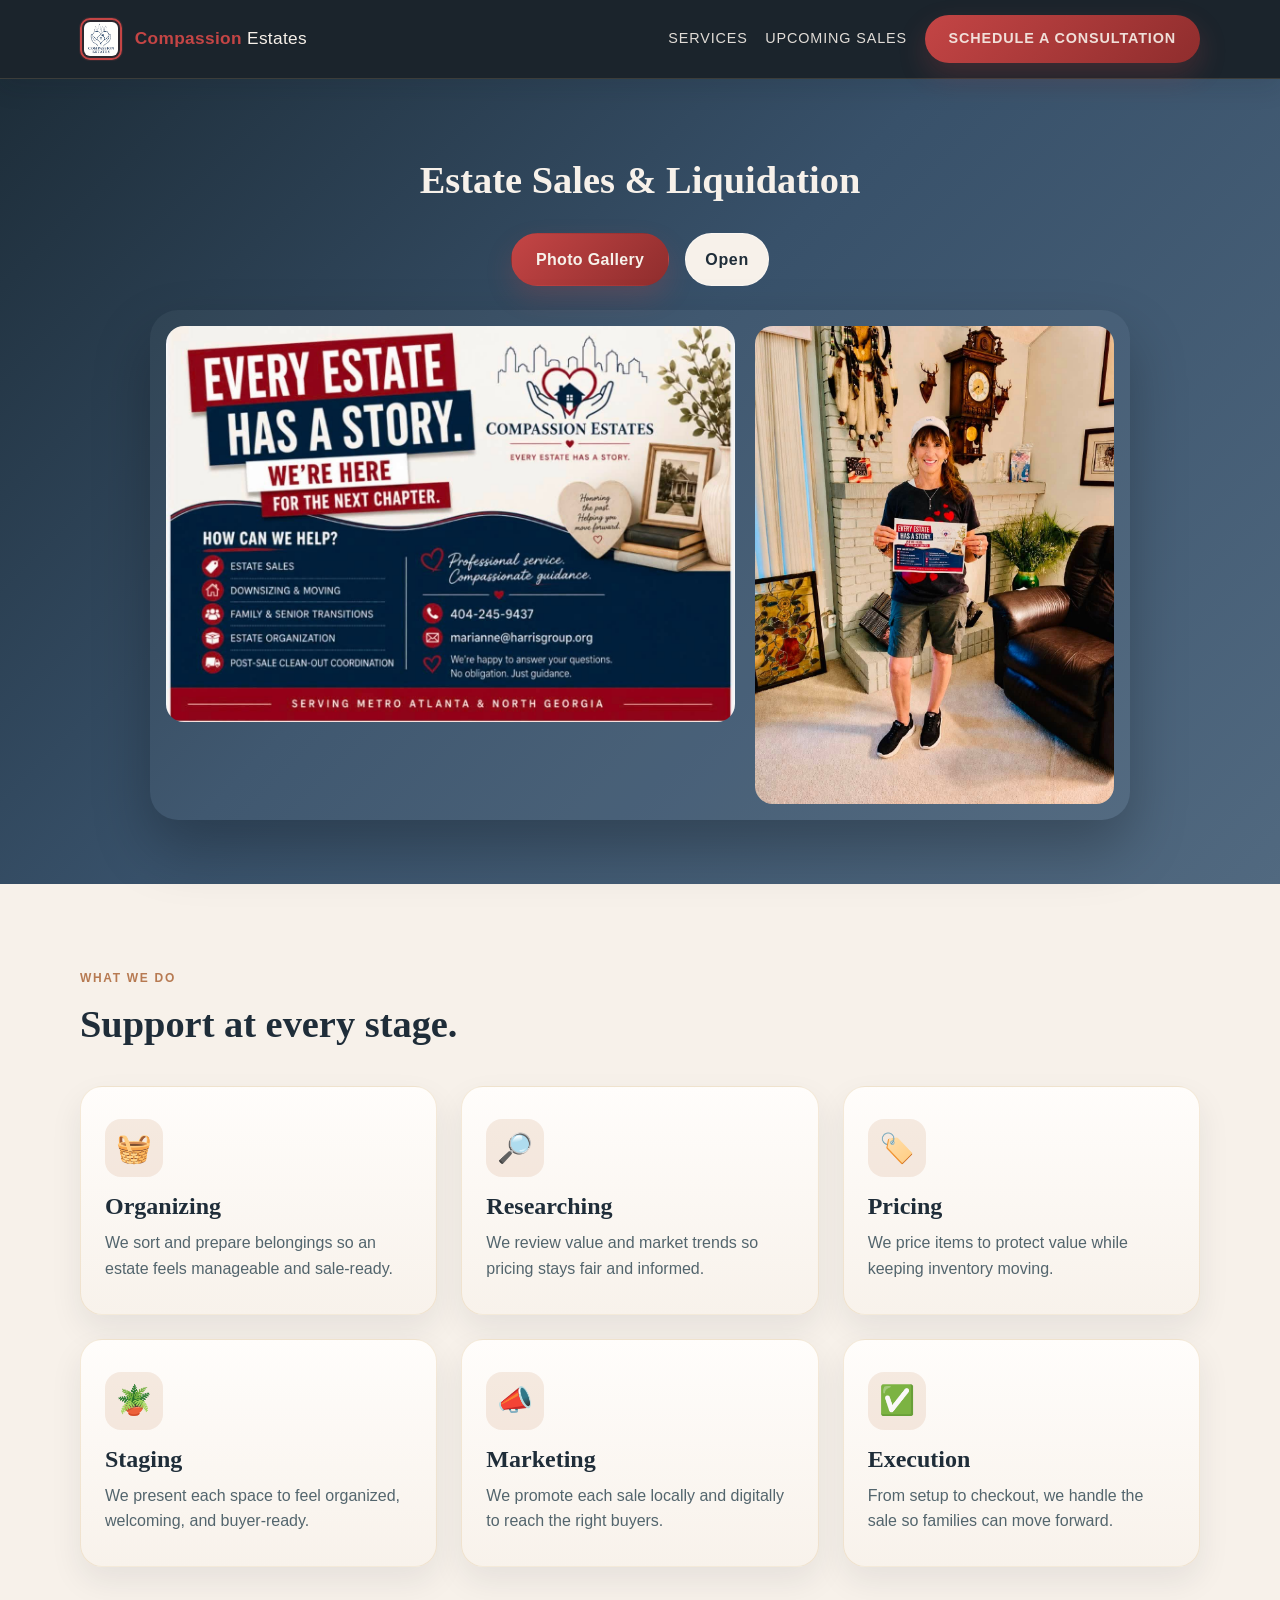
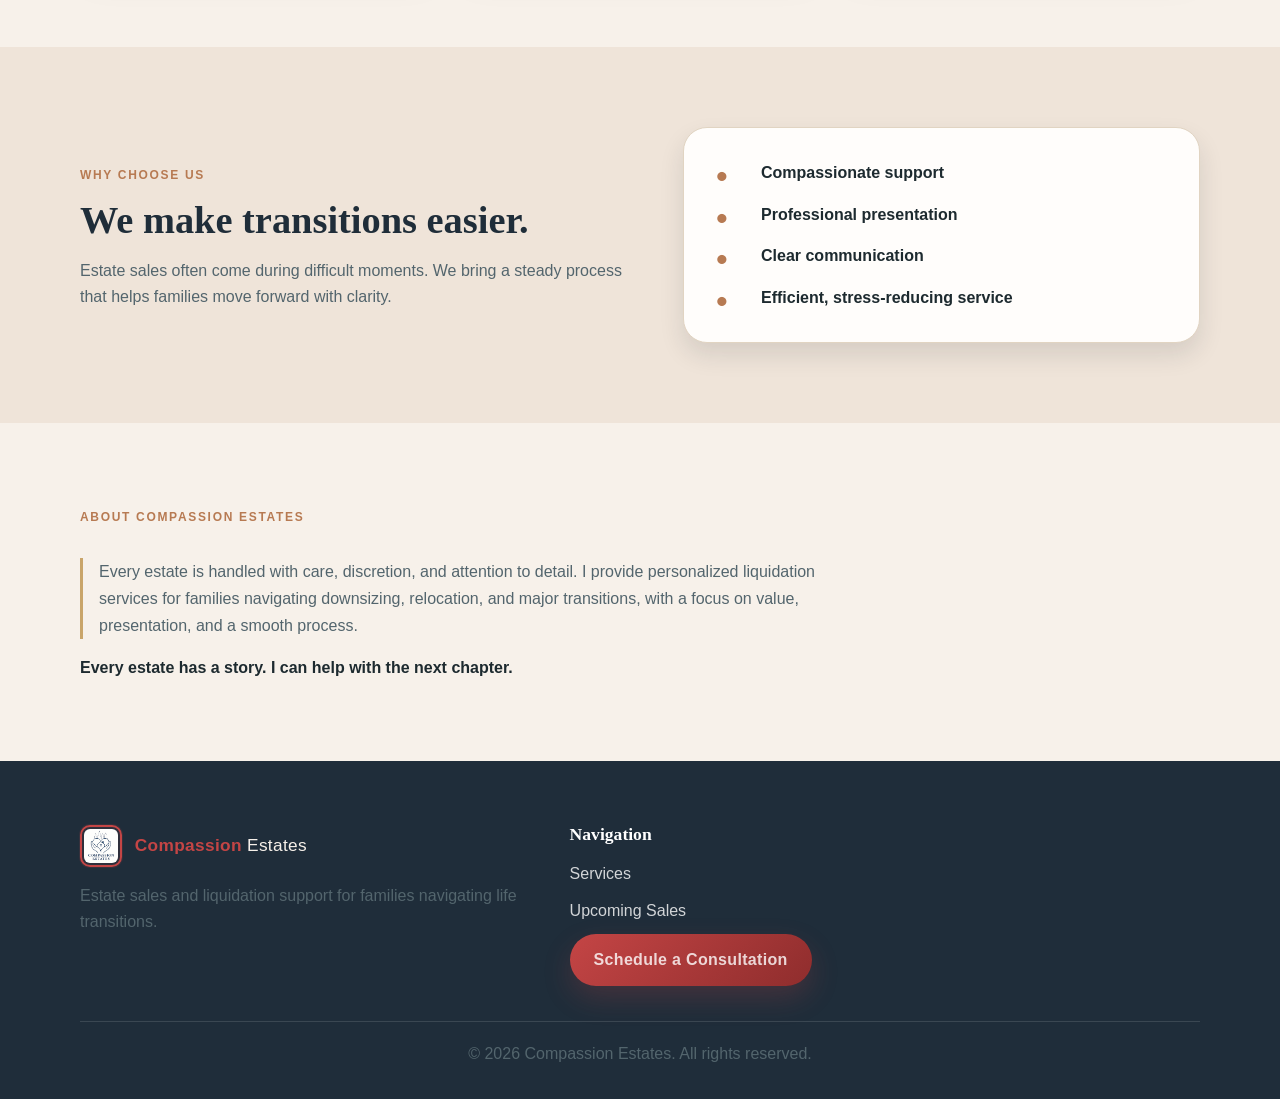
==== commit bc820d79: "Adjust cream branding and navigation styling" ====
--- a/index.html
+++ b/index.html
@@ -36,7 +36,7 @@
 
         "url": "https://www.compassionestates.com",
         "description": "Full-service estate sale, staging, and liquidation services in Metro Atlanta and North Georgia. We handle downsizing and relocation transitions with care and professionalism.",
-        "openingHours": ["Mo-Sa 09:00-18:00"]
+        "openingHours": ["Mo-Sa 09:00-18:00"]c
       }
     </script>
   </head>
--- a/style.css
+++ b/style.css
@@ -90,7 +90,7 @@
   display: inline-flex;
   align-items: center;
   gap: 0.8rem;
-  color: #fff;
+  color: var(--bg);
   font-size: 1.08rem;
   letter-spacing: 0.02em;
 }
@@ -110,7 +110,7 @@
 }
 
 .brand .brand-name {
-  color: #fff;
+  color: var(--bg);
 }
 
 .nav-links {
@@ -120,7 +120,7 @@
 }
 
 .nav-links a {
-  color: rgba(255, 255, 255, 0.85);
+  color: rgba(247, 241, 234, 0.9);
   font-size: 0.9rem;
   text-transform: uppercase;
   letter-spacing: 0.06em;
@@ -129,7 +129,7 @@
 
 .nav-links a:hover,
 .nav-links a.active {
-  color: #fff;
+  color: var(--bg);
 }
 
 .nav-toggle {
@@ -159,13 +159,13 @@
 
 .btn-primary {
   background: linear-gradient(135deg, var(--gallery-red), var(--gallery-red-deep));
-  color: #fff;
+  color: var(--bg);
   box-shadow: 0 12px 28px rgba(196, 69, 69, 0.22);
 }
 
 .btn-secondary {
   background: linear-gradient(135deg, var(--gallery-red), var(--gallery-red-deep));
-  color: #fff;
+  color: var(--bg);
   border: 1px solid transparent;
   box-shadow: 0 12px 26px rgba(196, 69, 69, 0.22);
 }
@@ -257,7 +257,7 @@
   font-size: clamp(2.2rem, 3vw, 3.2rem);
   line-height: 1.1;
   margin: 0 auto;
-  color: #ffffff;
+  color: var(--bg);
   max-width: 760px;
 }
 
@@ -288,8 +288,8 @@
 
 .gallery-toggle {
   border: 1px solid rgba(255, 255, 255, 0.35);
-  background: rgba(255, 255, 255, 0.06);
-  color: #fff;
+  background: var(--bg);
+  color: var(--deep-navy);
   border-radius: 999px;
   padding: 0.8rem 1.2rem;
   font-weight: 700;
@@ -299,7 +299,7 @@
 }
 
 .gallery-toggle:hover {
-  background: rgba(255, 255, 255, 0.12);
+  background: #f3e9df;
   transform: translateY(-1px);
 }
 
@@ -679,26 +679,31 @@
 .sales-page .narrow {
   width: min(100%, 760px);
   max-width: 760px;
-  margin: 0 auto 0 1.5rem;
+  margin: 0 auto;
+  text-align: center;
 }
 
 .sales-page .eyebrow {
+  display: block;
   margin-bottom: 0.8rem;
   font-size: 0.75rem;
   letter-spacing: 0.14em;
+  text-align: center;
 }
 
 .sales-page .page-hero h1 {
   font-size: 1.75rem;
   line-height: 1.2;
   margin-bottom: 0.8rem;
+  text-align: center;
 }
 
 .sales-page .page-hero p {
   max-width: 650px;
   font-size: 1.03rem;
   line-height: 1.7;
-  margin: 0;
+  margin: 0 auto;
+  text-align: center;
 }
 
 .sales-page .section {
@@ -732,26 +737,31 @@
 .contact-page .narrow {
   width: min(100%, 760px);
   max-width: 760px;
-  margin: 0 auto 0 1.5rem;
+  margin: 0 auto;
+  text-align: center;
 }
 
 .contact-page .eyebrow {
+  display: block;
   margin-bottom: 0.8rem;
   font-size: 0.75rem;
   letter-spacing: 0.14em;
+  text-align: center;
 }
 
 .contact-page .page-hero h1 {
   font-size: 1.75rem;
   line-height: 1.2;
   margin-bottom: 0.8rem;
+  text-align: center;
 }
 
 .contact-page .page-hero p {
   max-width: 650px;
   font-size: 1.03rem;
   line-height: 1.7;
-  margin: 0;
+  margin: 0 auto;
+  text-align: center;
 }
 
 .contact-page .section {
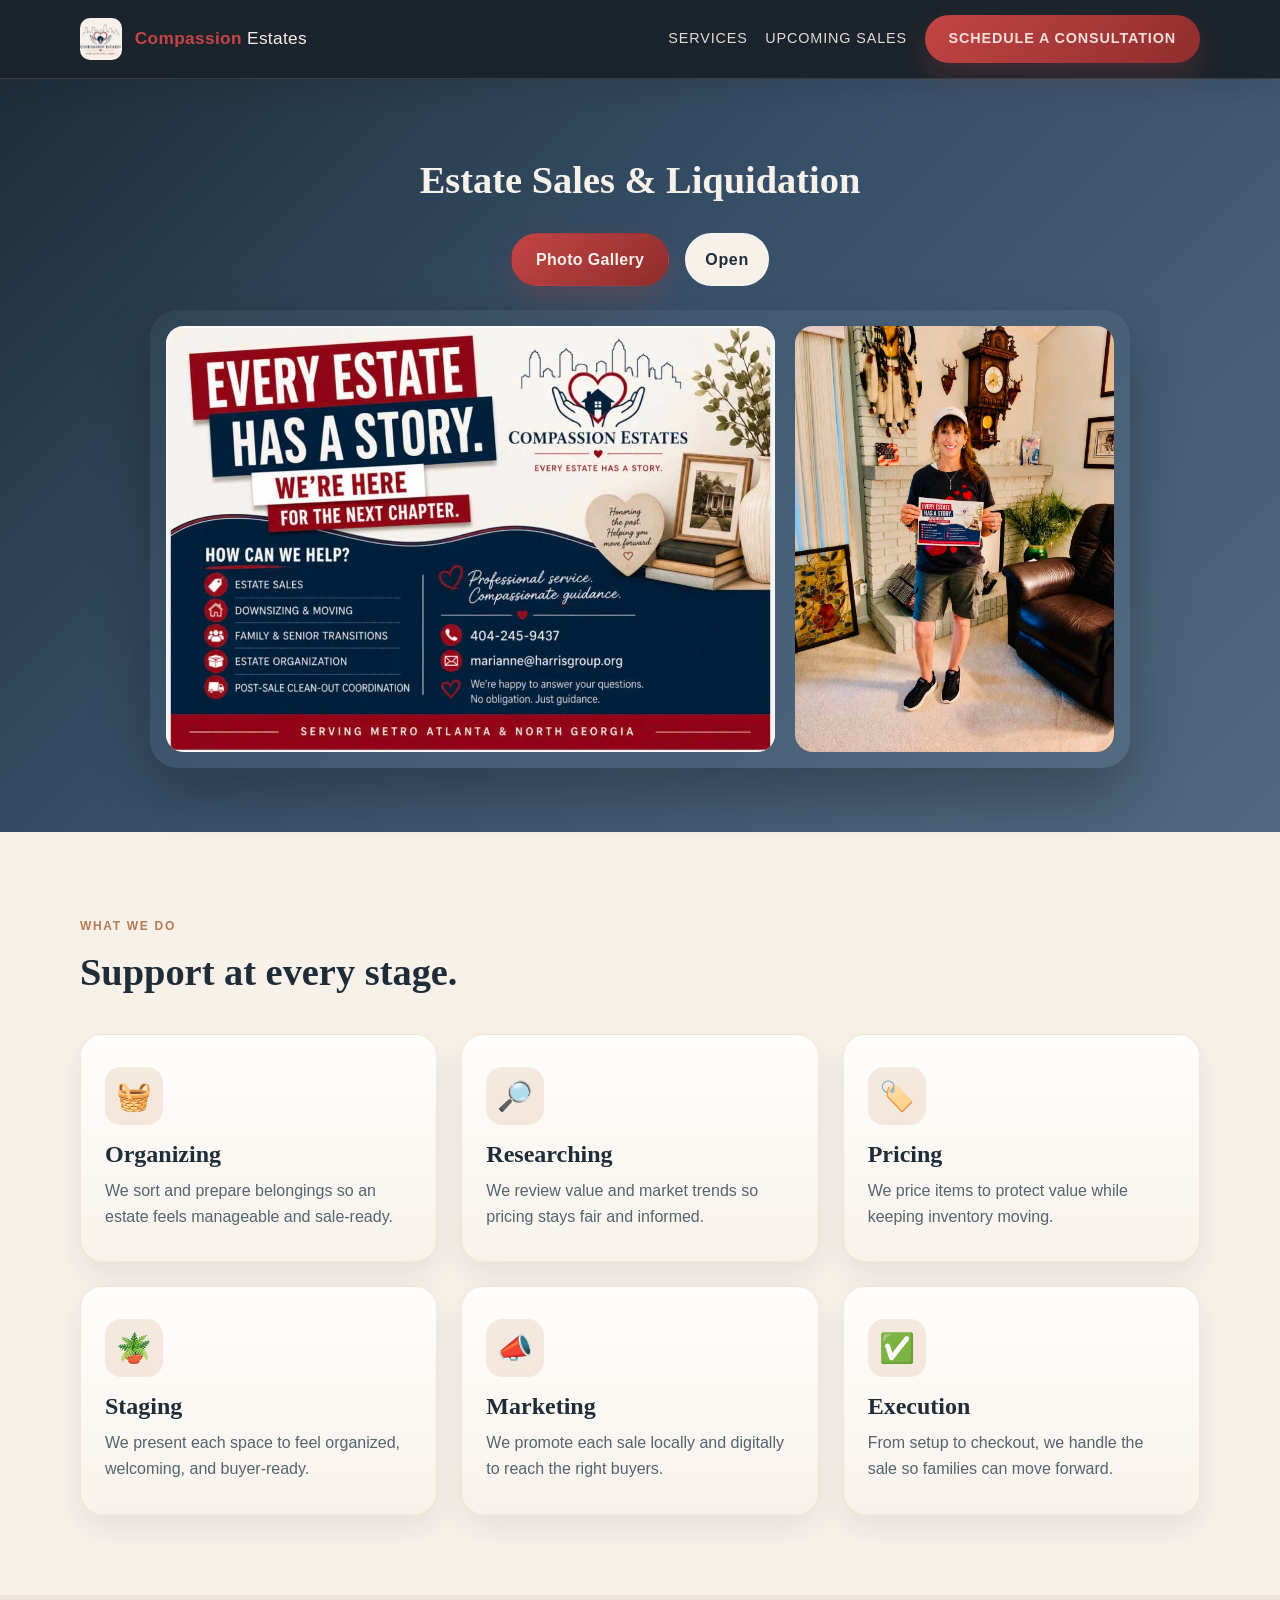
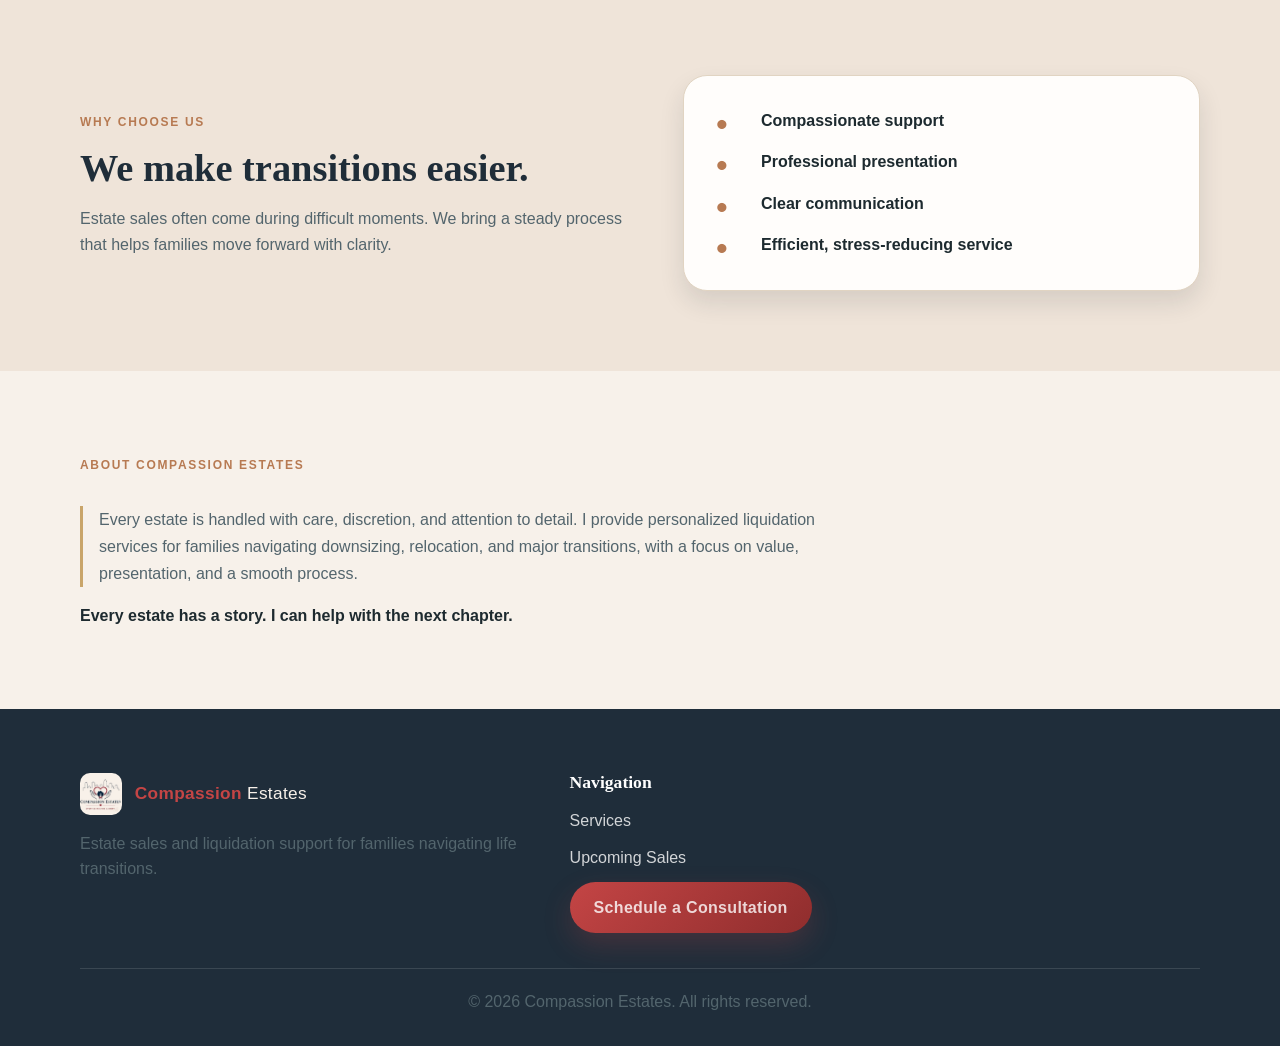
==== commit 45be8c13: "Update flyer and branding visuals" ====
--- a/index.html
+++ b/index.html
@@ -44,7 +44,7 @@
     <header class="site-header">
       <div class="container header-inner">
         <a class="brand" href="index.html" aria-label="Compassion Estates home page">
-          <img src="images/Logo.jpg" alt="Compassion Estates logo" />
+          <img src="images/Logo Flyer Full.jpg" alt="Compassion Estates logo" />
           <span class="brand-name"><strong>Compassion</strong> Estates</span>
         </a>
 
@@ -75,8 +75,12 @@
         <div class="container hero-grid">
           <div class="hero-visual" aria-label="Estate sale home staging and items overview">
             <div class="hero-photo-row">
-              <img src="images/Flyer.jpg" alt="Compassion Estates Flyer" class="hero-image" />
-              <img src="images/Owner Photo.jpg" alt="Compassion Estates Owner" class="hero-owner-image" />
+              <div class="hero-image-frame flyer-frame">
+                <img src="images/Flyer.jpg" alt="Compassion Estates Flyer" class="hero-image" />
+              </div>
+              <div class="hero-image-frame owner-frame">
+                <img src="images/Owner Photo.jpg" alt="Compassion Estates Owner" class="hero-owner-image" />
+              </div>
             </div>
           </div>
         </div>
@@ -89,36 +93,61 @@
           </div>
 
           <div class="photo-gallery">
-            <figure class="gallery-item">
-              <img
-                src="https://images.unsplash.com/photo-1505693416388-ac5ce068fe85?auto=format&fit=crop&w=900&q=80"
-                alt="Well-staged estate sale living room"
-              />
-              <figcaption>Northside Family Estate</figcaption>
-            </figure>
-
-            <figure class="gallery-item">
-              <img
-                src="https://images.unsplash.com/photo-1494526585095-c41746248156?auto=format&fit=crop&w=900&q=80"
-                alt="Estate sale bedroom and furniture display"
-              />
-              <figcaption>Collector's Estate</figcaption>
-            </figure>
-
-            <figure class="gallery-item">
-              <img
-                src="https://images.unsplash.com/photo-1484154218962-a197022b5858?auto=format&fit=crop&w=900&q=80"
-                alt="Dining room and decor setup during an estate sale"
-              />
-              <figcaption>Kitchen &amp; Dining Event</figcaption>
-            </figure>
-
-            <figure class="gallery-item">
-              <img
-                src="https://images.unsplash.com/photo-1505693416388-ac5ce068fe85?auto=format&fit=crop&w=900&q=80"
-                alt="Estate sale merchandise arranged for shoppers"
-              />
-              <figcaption>Family Home Preview</figcaption>
+            <figure class="gallery-item event-gallery-item">
+              <div class="event-card-header">
+                <p class="event-label">Last weekend</p>
+                <h3>August 2026 Estate Sale</h3>
+              </div>
+
+              <div class="event-carousel" aria-label="August 2026 Estate Sale photo carousel">
+                <button class="carousel-btn carousel-prev" type="button" aria-label="Previous photo">&#8249;</button>
+
+                <div class="carousel-viewport">
+                  <figure class="carousel-slide is-active">
+                    <img src="images/August 2026-1.jpg" alt="Estate sale display from August 2026 event" />
+                  </figure>
+                  <figure class="carousel-slide">
+                    <img src="images/August 2026-2.jpg" alt="Furniture and home goods displayed during the August 2026 estate sale" />
+                  </figure>
+                  <figure class="carousel-slide">
+                    <img src="images/August 2026-3.jpg" alt="Home staging and item presentation from the August 2026 estate sale" />
+                  </figure>
+                  <figure class="carousel-slide">
+                    <img src="images/August 2026-4.jpg" alt="Buyers browsing estate sale merchandise from the August 2026 event" />
+                  </figure>
+                  <figure class="carousel-slide">
+                    <img src="images/August 2026.jpg" alt="Garage and shoppers at the August 2026 estate sale event" />
+                  </figure>
+                </div>
+
+                <button class="carousel-btn carousel-next" type="button" aria-label="Next photo">&#8250;</button>
+              </div>
+
+              <div class="carousel-dots" aria-label="Photo navigation">
+                <button class="dot is-active" type="button" aria-label="View photo 1"></button>
+                <button class="dot" type="button" aria-label="View photo 2"></button>
+                <button class="dot" type="button" aria-label="View photo 3"></button>
+                <button class="dot" type="button" aria-label="View photo 4"></button>
+                <button class="dot" type="button" aria-label="View photo 5"></button>
+              </div>
+            </figure>
+
+            <figure class="gallery-item placeholder-item">
+              <div class="placeholder-card">
+                <span>Future Event</span>
+              </div>
+            </figure>
+
+            <figure class="gallery-item placeholder-item">
+              <div class="placeholder-card">
+                <span>Future Event</span>
+              </div>
+            </figure>
+
+            <figure class="gallery-item placeholder-item">
+              <div class="placeholder-card">
+                <span>Future Event</span>
+              </div>
             </figure>
           </div>
         </div>
@@ -213,7 +242,7 @@
       <div class="container footer-grid">
         <div>
           <a class="brand footer-brand" href="index.html" aria-label="Compassion Estates home page">
-            <img src="images/Logo.jpg" alt="Compassion Estates logo" />
+            <img src="images/Logo Flyer Full.jpg" alt="Compassion Estates logo" />
             <span class="brand-name"><strong>Compassion</strong> Estates</span>
           </a>
           <p>Estate sales and liquidation support for families navigating life transitions.</p>
--- a/style.css
+++ b/style.css
@@ -98,11 +98,10 @@
 .brand img {
   width: 42px;
   height: 42px;
-  border: 2px solid var(--gallery-red);
+  border: 0;
   border-radius: 10px;
-  padding: 2px;
-  background: rgba(217, 75, 75, 0.08);
-  box-shadow: 0 0 0 1px rgba(217, 75, 75, 0.12);
+  object-fit: cover;
+  background: var(--bg);
 }
 
 .brand strong {
@@ -334,20 +333,37 @@
 
 .hero-photo-row {
   display: grid;
-  grid-template-columns: minmax(0, 1.35fr) minmax(0, 0.85fr);
+  grid-template-columns: minmax(0, 1.43fr) minmax(0, 0.75fr);
   gap: 1.25rem;
-  align-items: start;
+  align-items: stretch;
   width: 100%;
 }
 
-.hero-visual img {
-  display: block;
-  width: 100%;
-  height: auto;
-  max-height: 560px;
-  object-fit: contain;
+.hero-image-frame {
+  min-width: 0;
+  overflow: hidden;
   border-radius: 18px;
   background: rgba(255, 255, 255, 0.04);
+}
+
+.flyer-frame {
+  aspect-ratio: 1.43 / 1;
+}
+
+.owner-frame {
+  aspect-ratio: 0.75 / 1;
+}
+
+.hero-visual img {
+  display: block;
+  width: 100%;
+  height: 100%;
+  object-fit: contain;
+}
+
+.hero-image {
+  object-fit: contain;
+  background: #fffdfb;
 }
 
 .section {
@@ -380,10 +396,137 @@
   box-shadow: 0 18px 30px rgba(29, 42, 52, 0.08);
 }
 
-.gallery-item img {
+.event-gallery-item {
+  display: flex;
+  flex-direction: column;
+  padding: 0;
+}
+
+.event-card-header {
+  display: flex;
+  flex-direction: column;
+  align-items: center;
+  justify-content: center;
+  text-align: center;
+  padding: 1.05rem 1rem 0.7rem;
+  border-bottom: 1px solid rgba(212, 176, 122, 0.18);
+}
+
+.event-label {
+  margin-bottom: 0.25rem;
+  font-size: 0.7rem;
+  font-weight: 700;
+  letter-spacing: 0.12em;
+  text-transform: uppercase;
+  color: var(--warm);
+}
+
+.event-card-header h3 {
+  color: var(--deep-navy);
+  font-size: 1.1rem;
+  line-height: 1.3;
+  text-align: center;
+}
+
+.event-carousel {
+  position: relative;
+  display: grid;
+  grid-template-columns: 42px minmax(0, 1fr) 42px;
+  align-items: center;
+  gap: 0.25rem;
+  padding: 0;
+}
+
+.carousel-viewport {
+  position: relative;
   width: 100%;
-  height: 260px;
+  aspect-ratio: 1 / 1;
+  border-radius: 0;
+  overflow: hidden;
+  background: #f3eee9;
+  border: 0;
+}
+
+.carousel-slide {
+  position: absolute;
+  inset: 0;
+  opacity: 0;
+  pointer-events: none;
+  transition: opacity 0.25s ease;
+}
+
+.carousel-slide.is-active {
+  opacity: 1;
+  pointer-events: auto;
+}
+
+.carousel-slide img {
+  width: 100%;
+  height: 100%;
   object-fit: cover;
+  display: block;
+  transform: scale(1.18);
+  transform-origin: center center;
+}
+
+.carousel-btn {
+  border: none;
+  background: var(--bg);
+  color: var(--deep-navy);
+  width: 42px;
+  height: 42px;
+  border-radius: 50%;
+  font-size: 1.8rem;
+  line-height: 1;
+  cursor: pointer;
+  box-shadow: 0 10px 24px rgba(29, 42, 52, 0.08);
+}
+
+.carousel-btn:hover {
+  background: #f2e6da;
+}
+
+.carousel-dots {
+  display: flex;
+  justify-content: center;
+  gap: 0.5rem;
+  padding: 0 0.9rem 0.9rem;
+}
+
+.dot {
+  width: 10px;
+  height: 10px;
+  border-radius: 50%;
+  border: none;
+  background: rgba(31, 45, 57, 0.22);
+  cursor: pointer;
+}
+
+.dot.is-active {
+  background: var(--gallery-red);
+}
+
+.placeholder-item {
+  display: flex;
+  align-items: center;
+  justify-content: center;
+  min-height: 340px;
+  background: linear-gradient(180deg, #f9f3ee 0%, #f2eae1 100%);
+  border: 1px dashed rgba(212, 176, 122, 0.6);
+}
+
+.placeholder-card {
+  display: grid;
+  place-items: center;
+  width: 82%;
+  height: 82%;
+  border-radius: 18px;
+  border: 1px dashed rgba(31, 45, 57, 0.25);
+  color: rgba(31, 45, 57, 0.55);
+  font-weight: 700;
+  letter-spacing: 0.08em;
+  text-transform: uppercase;
+  text-align: center;
 }
 
 .gallery-item figcaption {
@@ -1075,9 +1218,6 @@
     grid-template-columns: repeat(2, minmax(0, 1fr));
   }
 
-  .hero-visual img {
-    height: 440px;
-  }
 }
 
 @media (max-width: 700px) {
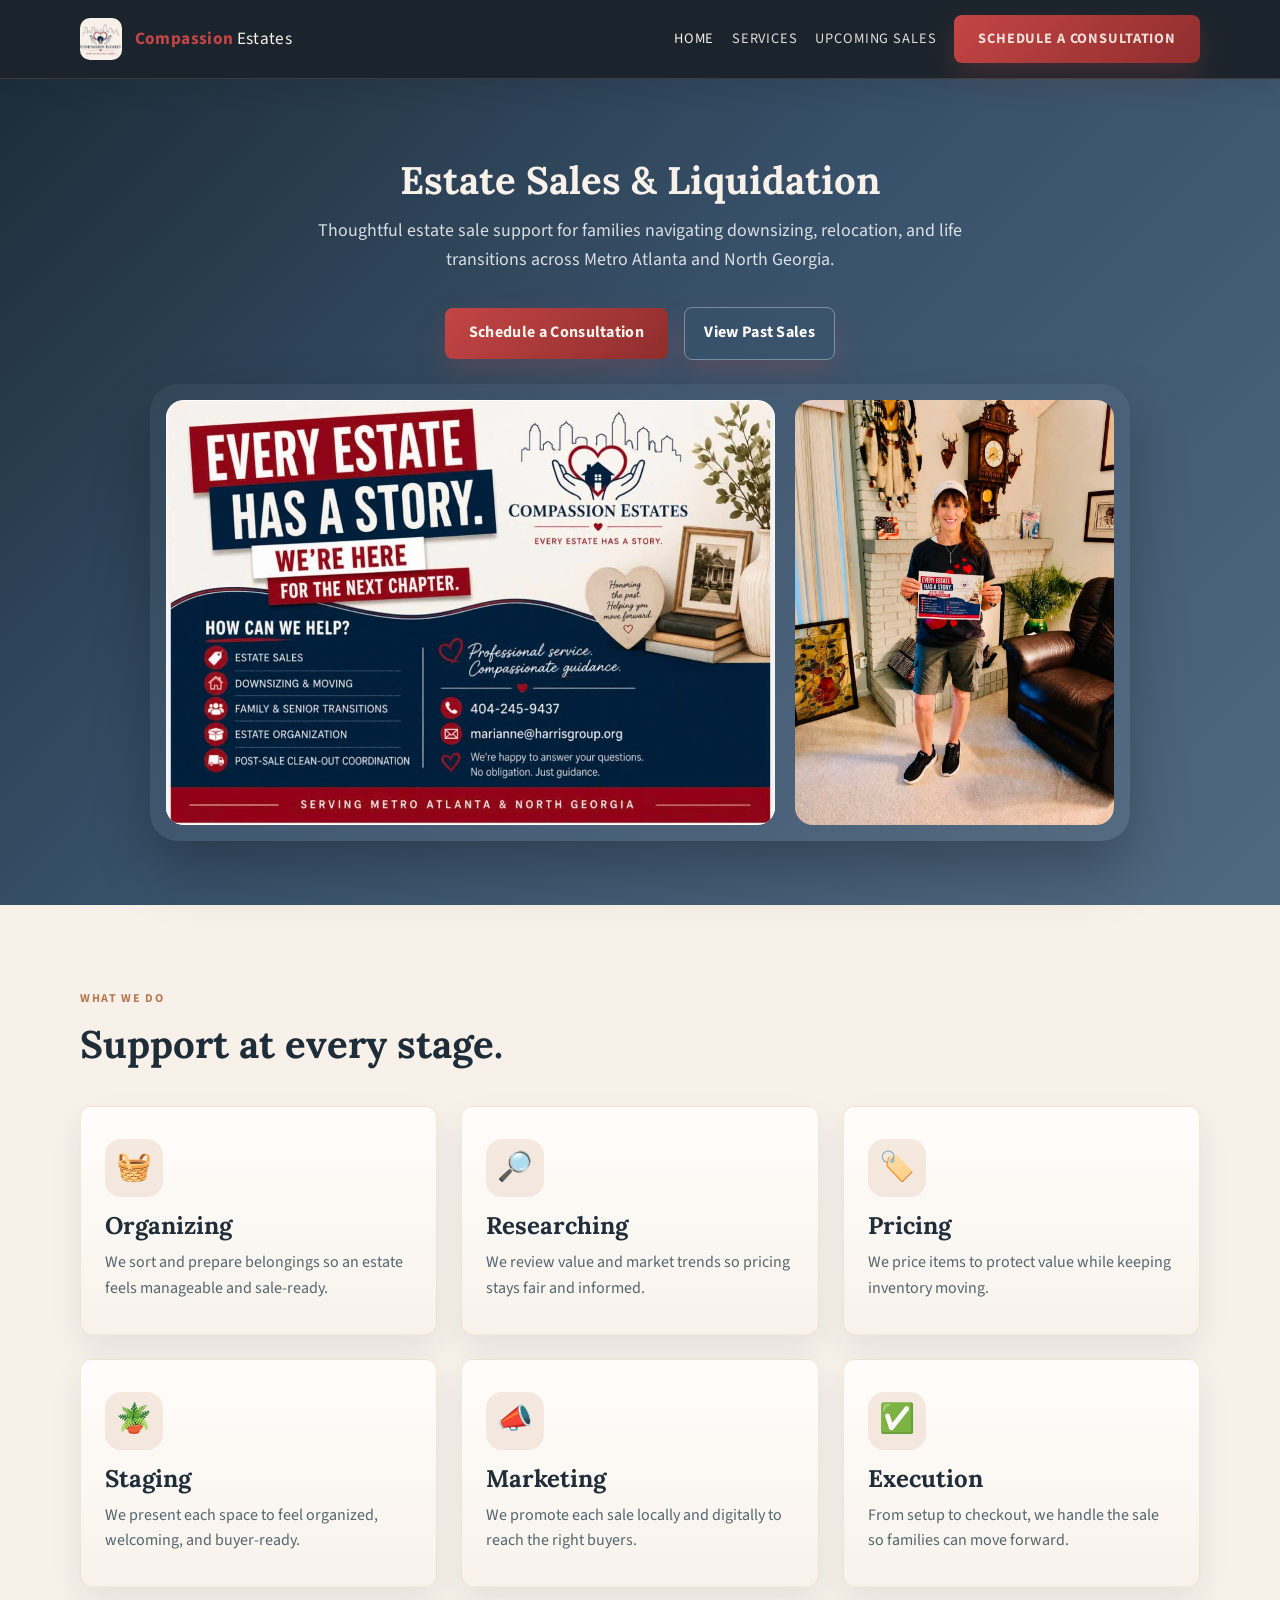
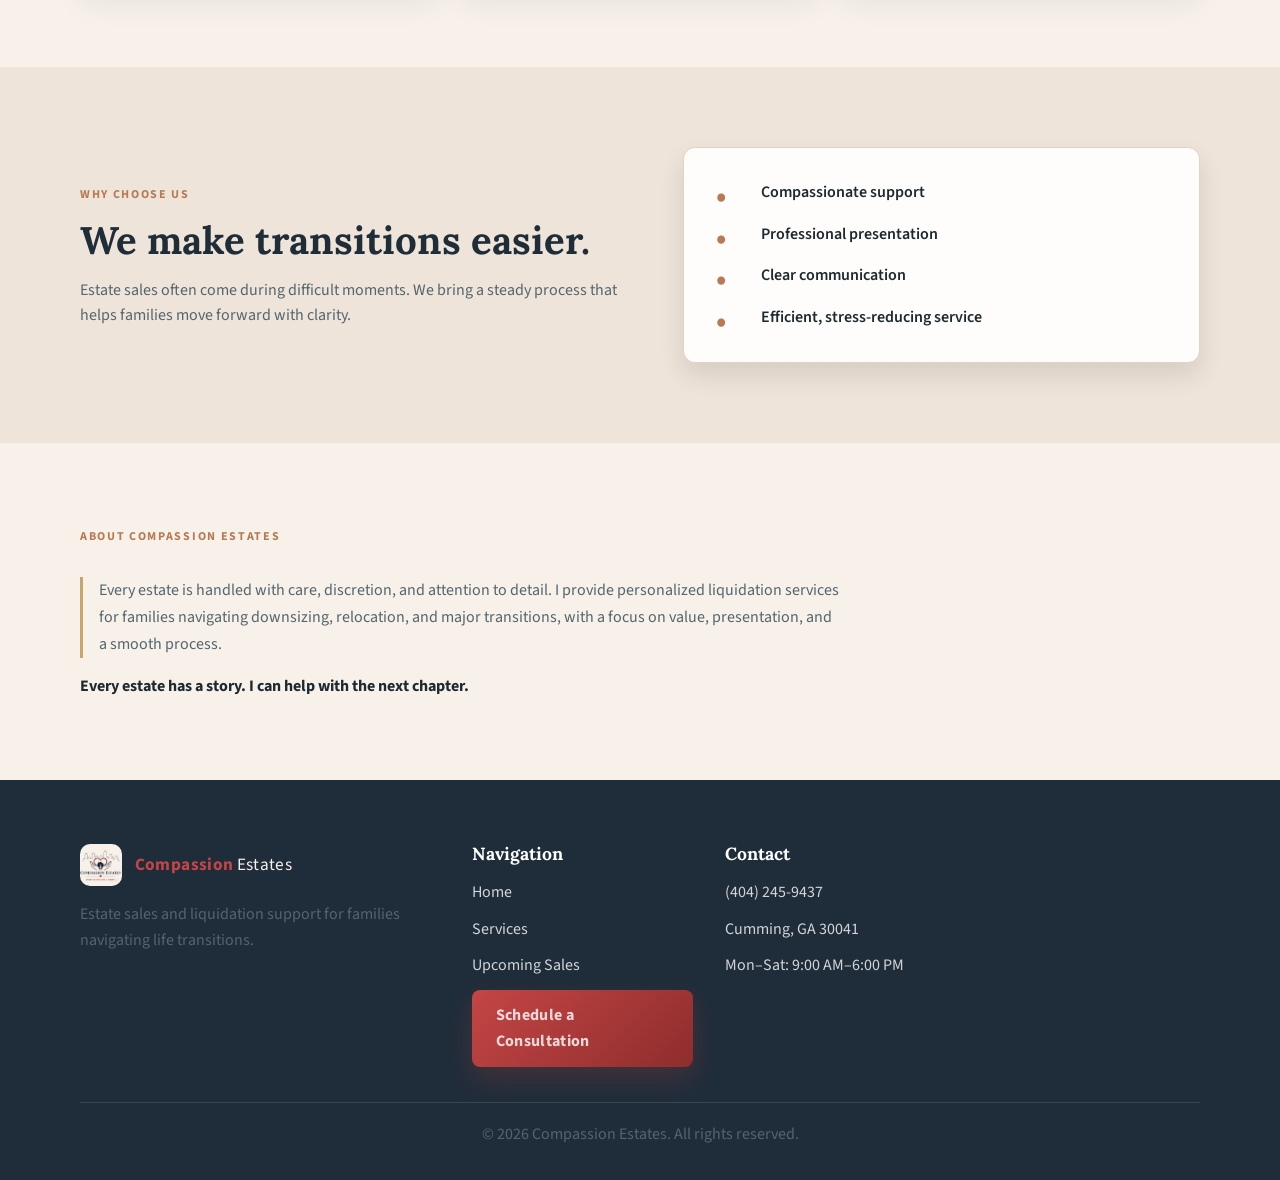
==== commit 5a58bf22: "Improve site styling and accessibility" ====
--- a/index.html
+++ b/index.html
@@ -3,6 +3,9 @@
   <head>
     <meta charset="UTF-8" />
     <meta name="viewport" content="width=device-width, initial-scale=1.0" />
+    <link rel="preconnect" href="https://fonts.googleapis.com" />
+    <link rel="preconnect" href="https://fonts.gstatic.com" crossorigin />
+    <link href="https://fonts.googleapis.com/css2?family=Lora:wght@500;600;700&family=Source+Sans+3:wght@400;600;700&display=swap" rel="stylesheet" />
     <meta
       name="description"
       content="Full-service estate sale, staging, and liquidation services in Metro Atlanta and North Georgia. We handle downsizing and relocation transitions with care and professionalism."
@@ -17,27 +20,26 @@
     <meta property="og:image" content="https://tadtpa2067.github.io/compassion-estates/images/Flyer.jpg" />
     <meta property="og:url" content="https://tadtpa2067.github.io/compassion-estates/" />
     <link rel="icon" type="image/jpg" href="images/Logo.jpg" />
-    <link rel="stylesheet" href="style.css" />
+    <link rel="stylesheet" href="style.css?v=8adce34" />
     <script type="application/ld+json">
-      {
-        "@context": "https://schema.org",
-        "@type": "LocalBusiness",
-        "name": "Compassion Estates",
-        "telephone": "+1-404-245-9437",
-        "areaServed": "Metro Atlanta and North Georgia",
-        "address": {
-          "@type": "PostalAddress",
-          "streetAddress": "Cumming, GA 30041",
-          "addressLocality": "Cumming",
-          "addressRegion": "GA",
-          "postalCode": "30041",
-          "addressCountry": "US"
-        },
-
-        "url": "https://www.compassionestates.com",
-        "description": "Full-service estate sale, staging, and liquidation services in Metro Atlanta and North Georgia. We handle downsizing and relocation transitions with care and professionalism.",
-        "openingHours": ["Mo-Sa 09:00-18:00"]c
-      }
+{
+  "@context": "https://schema.org",
+  "@type": "LocalBusiness",
+  "name": "Compassion Estates",
+  "telephone": "+1-404-245-9437",
+  "areaServed": "Metro Atlanta and North Georgia",
+  "address": {
+    "@type": "PostalAddress",
+    "streetAddress": "Cumming, GA 30041",
+    "addressLocality": "Cumming",
+    "addressRegion": "GA",
+    "postalCode": "30041",
+    "addressCountry": "US"
+  },
+  "url": "https://www.compassionestates.com",
+  "description": "Full-service estate sale, staging, and liquidation services in Metro Atlanta and North Georgia. We handle downsizing and relocation transitions with care and professionalism.",
+  "openingHours": ["Mo-Sa 09:00-18:00"]
+}
     </script>
   </head>
   <body>
@@ -53,6 +55,7 @@
         </button>
 
         <nav class="nav-links" aria-label="Main navigation">
+          <a href="index.html" class="active">Home</a>
           <a href="services.html">Services</a>
           <a href="sales.html">Upcoming Sales</a>
           <a class="btn btn-primary" href="contact.html">Schedule a Consultation</a>
@@ -64,10 +67,11 @@
       <section class="hero">
         <div class="container hero-title-wrap">
           <h1>Estate Sales &amp; Liquidation</h1>
+          <p class="hero-lede">Thoughtful estate sale support for families navigating downsizing, relocation, and life transitions across Metro Atlanta and North Georgia.</p>
           <div class="hero-actions hero-actions-title">
-            <a class="btn btn-secondary photo-gallery-link" href="#past-sales-gallery">Photo Gallery</a>
-            <button type="button" class="gallery-toggle" aria-expanded="false" aria-controls="past-sales-gallery">
-              <span class="toggle-label">Open</span>
+            <a class="btn btn-primary" href="contact.html">Schedule a Consultation</a>
+            <button type="button" class="btn btn-secondary gallery-toggle" aria-expanded="false" aria-controls="past-sales-gallery">
+              <span class="toggle-label">View Past Sales</span>
             </button>
           </div>
         </div>
@@ -79,7 +83,7 @@
                 <img src="images/Flyer.jpg" alt="Compassion Estates Flyer" class="hero-image" />
               </div>
               <div class="hero-image-frame owner-frame">
-                <img src="images/Owner Photo.jpg" alt="Compassion Estates Owner" class="hero-owner-image" />
+                <img src="images/Owner%20Photo.jpg" alt="Compassion Estates Owner" class="hero-owner-image" />
               </div>
             </div>
           </div>
@@ -102,21 +106,21 @@
               <div class="event-carousel" aria-label="August 2026 Estate Sale photo carousel">
                 <button class="carousel-btn carousel-prev" type="button" aria-label="Previous photo">&#8249;</button>
 
-                <div class="carousel-viewport">
+                <div class="carousel-viewport" aria-live="polite">
                   <figure class="carousel-slide is-active">
-                    <img src="images/August 2026-1.jpg" alt="Estate sale display from August 2026 event" />
-                  </figure>
-                  <figure class="carousel-slide">
-                    <img src="images/August 2026-2.jpg" alt="Furniture and home goods displayed during the August 2026 estate sale" />
-                  </figure>
-                  <figure class="carousel-slide">
-                    <img src="images/August 2026-3.jpg" alt="Home staging and item presentation from the August 2026 estate sale" />
-                  </figure>
-                  <figure class="carousel-slide">
-                    <img src="images/August 2026-4.jpg" alt="Buyers browsing estate sale merchandise from the August 2026 event" />
-                  </figure>
-                  <figure class="carousel-slide">
-                    <img src="images/August 2026.jpg" alt="Garage and shoppers at the August 2026 estate sale event" />
+                    <img src="images/August%202026-1.jpg" alt="Estate sale display from August 2026 event" loading="lazy" decoding="async" data-lightbox="images/August%202026-1.jpg" data-title="Estate sale display from August 2026 event" />
+                  </figure>
+                  <figure class="carousel-slide">
+                    <img src="images/August%202026-2.jpg" alt="Furniture and home goods displayed during the August 2026 estate sale" loading="lazy" decoding="async" data-lightbox="images/August%202026-2.jpg" data-title="Furniture and home goods displayed during the August 2026 estate sale" />
+                  </figure>
+                  <figure class="carousel-slide">
+                    <img src="images/August%202026-3.jpg" alt="Home staging and item presentation from the August 2026 estate sale" loading="lazy" decoding="async" data-lightbox="images/August%202026-3.jpg" data-title="Home staging and item presentation from the August 2026 estate sale" />
+                  </figure>
+                  <figure class="carousel-slide">
+                    <img src="images/August%202026-4.jpg" alt="Buyers browsing estate sale merchandise from the August 2026 event" loading="lazy" decoding="async" data-lightbox="images/August%202026-4.jpg" data-title="Buyers browsing estate sale merchandise from the August 2026 event" />
+                  </figure>
+                  <figure class="carousel-slide">
+                    <img src="images/August%202026.jpg" alt="Garage and shoppers at the August 2026 estate sale event" loading="lazy" decoding="async" data-lightbox="images/August%202026.jpg" data-title="Garage and shoppers at the August 2026 estate sale event" />
                   </figure>
                 </div>
 
@@ -124,31 +128,19 @@
               </div>
 
               <div class="carousel-dots" aria-label="Photo navigation">
-                <button class="dot is-active" type="button" aria-label="View photo 1"></button>
-                <button class="dot" type="button" aria-label="View photo 2"></button>
-                <button class="dot" type="button" aria-label="View photo 3"></button>
-                <button class="dot" type="button" aria-label="View photo 4"></button>
-                <button class="dot" type="button" aria-label="View photo 5"></button>
+                <button class="dot is-active" type="button" aria-label="View photo 1" aria-current="true"></button>
+                <button class="dot" type="button" aria-label="View photo 2" aria-current="false"></button>
+                <button class="dot" type="button" aria-label="View photo 3" aria-current="false"></button>
+                <button class="dot" type="button" aria-label="View photo 4" aria-current="false"></button>
+                <button class="dot" type="button" aria-label="View photo 5" aria-current="false"></button>
               </div>
             </figure>
 
-            <figure class="gallery-item placeholder-item">
-              <div class="placeholder-card">
-                <span>Future Event</span>
-              </div>
-            </figure>
-
-            <figure class="gallery-item placeholder-item">
-              <div class="placeholder-card">
-                <span>Future Event</span>
-              </div>
-            </figure>
-
-            <figure class="gallery-item placeholder-item">
-              <div class="placeholder-card">
-                <span>Future Event</span>
-              </div>
-            </figure>
+          </div>
+          <div class="gallery-empty-state">
+            <h3>More event highlights are on the way.</h3>
+            <p>Visit our upcoming sales page or contact us for the next event schedule.</p>
+            <a class="btn btn-primary" href="sales.html">See Upcoming Sales</a>
           </div>
         </div>
       </section>
@@ -251,12 +243,22 @@
         <div>
           <h3>Navigation</h3>
           <ul class="footer-links">
+            <li><a href="index.html">Home</a></li>
             <li><a href="services.html">Services</a></li>
             <li><a href="sales.html">Upcoming Sales</a></li>
             <li><a class="btn btn-primary" href="contact.html">Schedule a Consultation</a></li>
           </ul>
         </div>
 
+        <div>
+          <h3>Contact</h3>
+          <ul class="footer-links">
+            <li><a href="tel:4042459437">(404) 245-9437</a></li>
+            <li>Cumming, GA 30041</li>
+            <li>Mon–Sat: 9:00 AM–6:00 PM</li>
+          </ul>
+        </div>
+
       </div>
 
       <div class="container footer-bottom">
@@ -266,4 +268,4 @@
 
     <script src="script.js"></script>
   </body>
-</html>
+</html>
--- a/style.css
+++ b/style.css
@@ -34,7 +34,7 @@
   margin: 0;
   background: var(--bg);
   color: var(--ink);
-  font-family: "Segoe UI", Arial, sans-serif;
+  font-family: "Source Sans 3", "Segoe UI", Arial, sans-serif;
   line-height: 1.6;
 }
 
@@ -145,7 +145,7 @@
   display: inline-flex;
   align-items: center;
   justify-content: center;
-  border-radius: 999px;
+  border-radius: 8px;
   padding: 0.8rem 1.5rem;
   font-weight: 700;
   letter-spacing: 0.02em;
@@ -216,7 +216,7 @@
 
 .hero h1,
 h1, h2, h3, h4 {
-  font-family: Georgia, "Times New Roman", serif;
+  font-family: "Lora", Georgia, "Times New Roman", serif;
   line-height: 1.12;
 }
 
@@ -260,6 +260,13 @@
   max-width: 760px;
 }
 
+.hero-lede {
+  max-width: 680px;
+  margin: 1rem auto 0;
+  color: rgba(255, 255, 255, 0.82);
+  font-size: 1.12rem;
+}
+
 .hero-actions-title {
   justify-content: center;
   margin: 1rem 0 0;
@@ -287,18 +294,15 @@
 
 .gallery-toggle {
   border: 1px solid rgba(255, 255, 255, 0.35);
-  background: var(--bg);
-  color: var(--deep-navy);
-  border-radius: 999px;
+  background: transparent;
+  color: white;
   padding: 0.8rem 1.2rem;
-  font-weight: 700;
-  letter-spacing: 0.04em;
   cursor: pointer;
   transition: background 0.2s ease, transform 0.2s ease;
 }
 
 .gallery-toggle:hover {
-  background: #f3e9df;
+  background: rgba(255, 255, 255, 0.12);
   transform: translateY(-1px);
 }
 
@@ -317,7 +321,7 @@
 }
 
 .trust-list li::before {
-  content: "✓";
+  content: "\2713";
   color: #f4d8b6;
   margin-right: 0.6rem;
 }
@@ -400,6 +404,7 @@
   display: flex;
   flex-direction: column;
   padding: 0;
+  grid-column: span 2;
 }
 
 .event-card-header {
@@ -430,11 +435,7 @@
 
 .event-carousel {
   position: relative;
-  display: grid;
-  grid-template-columns: 42px minmax(0, 1fr) 42px;
-  align-items: center;
-  gap: 0.25rem;
-  padding: 0;
+  display: block;
 }
 
 .carousel-viewport {
@@ -465,11 +466,14 @@
   height: 100%;
   object-fit: cover;
   display: block;
-  transform: scale(1.18);
+  transform: none;
   transform-origin: center center;
 }
 
 .carousel-btn {
+  position: absolute;
+  top: 50%;
+  z-index: 1;
   border: none;
   background: var(--bg);
   color: var(--deep-navy);
@@ -480,6 +484,15 @@
   line-height: 1;
   cursor: pointer;
   box-shadow: 0 10px 24px rgba(29, 42, 52, 0.08);
+  transform: translateY(-50%);
+}
+
+.carousel-prev {
+  left: 0.7rem;
+}
+
+.carousel-next {
+  right: 0.7rem;
 }
 
 .carousel-btn:hover {
@@ -504,6 +517,30 @@
 
 .dot.is-active {
   background: var(--gallery-red);
+}
+
+.carousel-slide img,
+[data-lightbox] {
+  cursor: zoom-in;
+}
+
+.gallery-empty-state {
+  margin-top: 1.5rem;
+  padding: 1.75rem;
+  border: 1px dashed rgba(212, 176, 122, 0.6);
+  border-radius: 12px;
+  background: linear-gradient(180deg, #f9f3ee 0%, #f2eae1 100%);
+  text-align: center;
+}
+
+.gallery-empty-state h3 {
+  margin-bottom: 0.5rem;
+  color: var(--deep-navy);
+}
+
+.gallery-empty-state p {
+  margin-bottom: 1rem;
+  color: var(--muted);
 }
 
 .placeholder-item {
@@ -558,7 +595,7 @@
 .info-card {
   background: linear-gradient(180deg, #fffdfb 0%, #f8f2eb 100%);
   border: 1px solid rgba(212, 176, 122, 0.26);
-  border-radius: 22px;
+  border-radius: 12px;
   padding: 2rem 1.5rem;
   box-shadow: 0 14px 32px rgba(29, 42, 52, 0.08);
 }
@@ -612,7 +649,7 @@
 .info-panel {
   background: linear-gradient(180deg, #fffdfb 0%, #f5efe8 100%);
   border: 1px solid rgba(212, 176, 122, 0.28);
-  border-radius: 24px;
+  border-radius: 12px;
   padding: 2rem;
   box-shadow: 0 18px 30px rgba(45, 62, 79, 0.08);
 }
@@ -631,7 +668,7 @@
 }
 
 .check-list li::before {
-  content: "•";
+  content: "\2022";
   position: absolute;
   left: 0;
   top: 0;
@@ -788,7 +825,6 @@
   font-size: clamp(1.9rem, 2.1vw, 2.4rem);
   line-height: 1.2;
   text-align: center;
-  white-space: nowrap;
 }
 
 .services-page .services-copy-text {
@@ -955,7 +991,7 @@
   overflow: hidden;
   background: var(--panel);
   border: 1px solid var(--line);
-  border-radius: 24px;
+  border-radius: 12px;
   box-shadow: 0 12px 24px var(--shadow);
 }
 
@@ -997,7 +1033,7 @@
 }
 
 .sale-body li::before {
-  content: "•";
+  content: "\2022";
   color: var(--warm);
   margin-right: 0.55rem;
 }
@@ -1006,7 +1042,7 @@
   margin-top: 2rem;
   background: var(--panel);
   border: 1px solid var(--line);
-  border-radius: 22px;
+  border-radius: 12px;
   padding: 2rem;
   text-align: center;
 }
@@ -1027,7 +1063,7 @@
 .info-panel {
   background: var(--panel);
   border: 1px solid var(--line);
-  border-radius: 24px;
+  border-radius: 12px;
   padding: 2rem;
   box-shadow: 0 12px 24px var(--shadow);
 }
@@ -1049,6 +1085,16 @@
   margin-bottom: 1.1rem;
   color: var(--deep-navy);
   font-weight: 700;
+}
+
+#contact-form label > span {
+  color: var(--gallery-red);
+}
+
+.form-help {
+  margin-bottom: 1.25rem;
+  color: var(--muted);
+  font-size: 0.95rem;
 }
 
 #contact-form input,
@@ -1068,6 +1114,12 @@
   border-color: rgba(201, 140, 93, 0.6);
 }
 
+#contact-form input[aria-invalid="true"],
+#contact-form textarea[aria-invalid="true"] {
+  border-color: var(--danger);
+  background: #fff8f7;
+}
+
 textarea {
   resize: vertical;
   min-height: 120px;
@@ -1091,6 +1143,10 @@
 
 .form-message.success {
   color: var(--success);
+}
+
+.form-message.notice {
+  color: var(--warm);
 }
 
 .detail-list {
@@ -1126,7 +1182,7 @@
 
 .footer-grid {
   display: grid;
-  grid-template-columns: 1.3fr 0.8fr 0.9fr;
+  grid-template-columns: 1.3fr repeat(3, 0.8fr);
   gap: 2rem;
   padding-bottom: 2.2rem;
 }
@@ -1175,9 +1231,20 @@
 .lightbox img {
   max-width: min(900px, 90vw);
   max-height: 75vh;
-  border-radius: 18px;
+  border-radius: 12px;
   object-fit: cover;
   box-shadow: 0 25px 50px rgba(0, 0, 0, 0.35);
+}
+
+.lightbox figure {
+  margin: 0;
+  text-align: center;
+}
+
+.lightbox figcaption {
+  max-width: 720px;
+  margin: 1rem auto 0;
+  color: white;
 }
 
 .lightbox p {
@@ -1197,12 +1264,47 @@
   right: 1.6rem;
   width: 42px;
   height: 42px;
-  border-radius: 50%;
+  border-radius: 8px;
   border: none;
   background: rgba(255,255,255,0.14);
   color: white;
   font-size: 2rem;
   cursor: pointer;
+}
+
+.sr-only {
+  position: absolute;
+  width: 1px;
+  height: 1px;
+  padding: 0;
+  margin: -1px;
+  overflow: hidden;
+  clip: rect(0, 0, 0, 0);
+  white-space: nowrap;
+  border: 0;
+}
+
+a:focus-visible,
+button:focus-visible,
+input:focus-visible,
+textarea:focus-visible,
+[tabindex="0"]:focus-visible {
+  outline: 3px solid var(--gold);
+  outline-offset: 3px;
+}
+
+@media (prefers-reduced-motion: reduce) {
+  html {
+    scroll-behavior: auto;
+  }
+
+  *,
+  *::before,
+  *::after {
+    transition-duration: 0.01ms !important;
+    animation-duration: 0.01ms !important;
+    animation-iteration-count: 1 !important;
+  }
 }
 
 @media (max-width: 900px) {
@@ -1215,6 +1317,10 @@
   }
 
   .three-up {
+    grid-template-columns: repeat(2, minmax(0, 1fr));
+  }
+
+  .photo-gallery {
     grid-template-columns: repeat(2, minmax(0, 1fr));
   }
 
@@ -1236,7 +1342,7 @@
     padding: 1rem;
     background: rgba(45, 62, 79, 0.98);
     border: 1px solid rgba(255,255,255,0.08);
-    border-radius: 0 0 18px 18px;
+    border-radius: 0 0 8px 8px;
   }
 
   .nav-links.is-open {
@@ -1244,7 +1350,8 @@
   }
 
   .three-up,
-  .form-row {
+  .form-row,
+  .photo-gallery {
     grid-template-columns: 1fr;
   }
 
